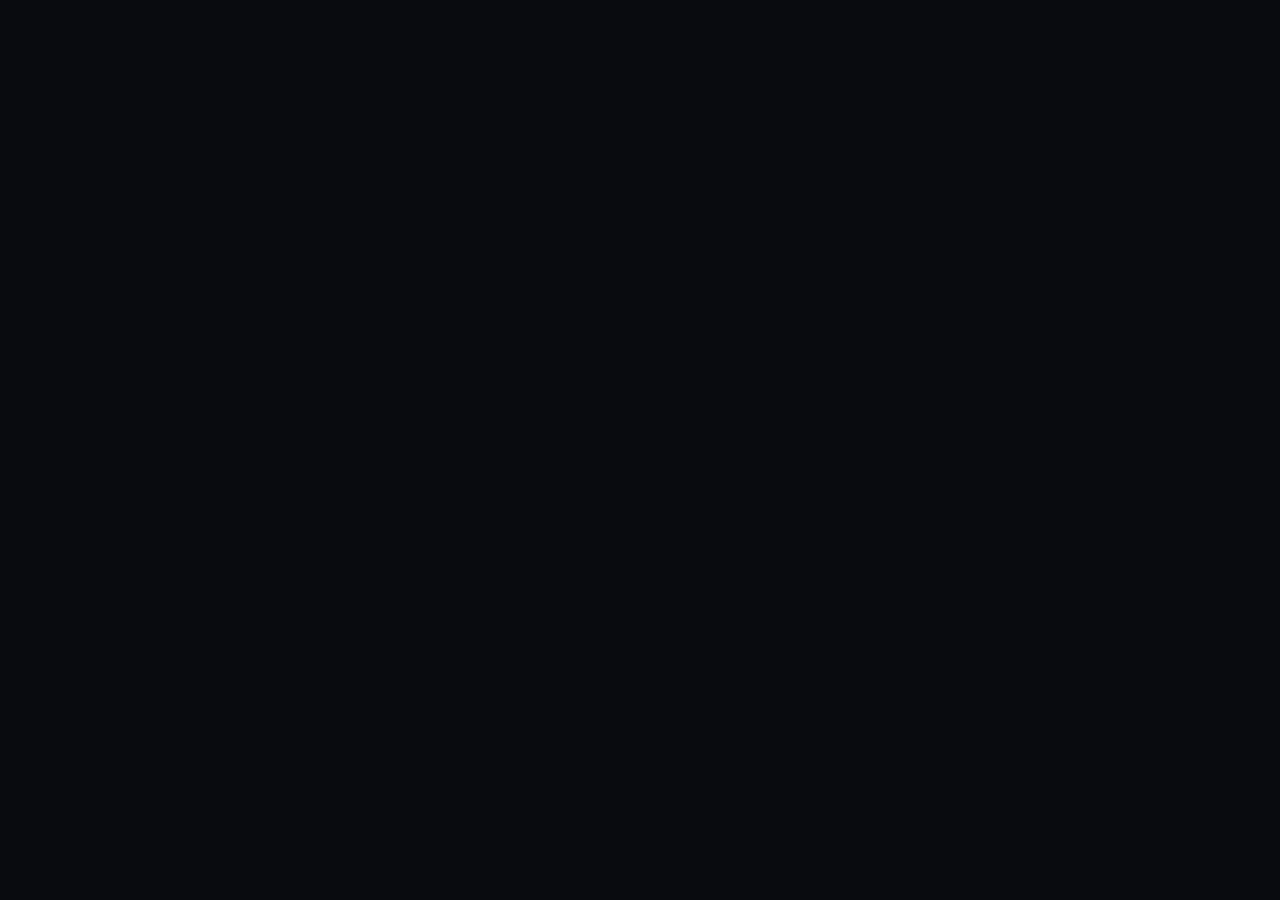
==== index.html @ ede5d3e6 "Add files via upload" ====
<!DOCTYPE html>
<html lang="es">
<head>
    <meta charset="UTF-8">
    <meta name="viewport" content="width=device-width, initial-scale=1.0">
    <title>El Creador</title>
    <meta name="description" content="El Creador - Simulador de carrera de creador de contenido">
    <meta name="theme-color" content="#090909">
    <link rel="icon" href="data:image/svg+xml,%3Csvg xmlns='http://www.w3.org/2000/svg' viewBox='0 0 100 100'%3E%3Crect width='100' height='100' rx='22' fill='%23090909'/%3E%3Cpath d='M25 70V30h12l26 24V30h12v40H63L37 46v24z' fill='%23e50914'/%3E%3C/svg%3E">
    <style>
        :root {
            --bg-main: #090909;
            --bg-card: #151515;
            --bg-card-hover: #1d1d1d;
            --bg-header-hud: #101010;
            --accent-red: #e50914;
            --accent-green: #39d353;
            --accent-yellow: #ffd43b;
            --text-main: #ffffff;
            --text-muted: #969696;
            --border-card: 1px solid rgba(255,255,255,.08);
            --border-subtle: 1px solid rgba(255,255,255,.12);
            --font-main: Inter, Arial, Helvetica, sans-serif;
            --font-heading: "Arial Black", Inter, Arial, sans-serif;
        }
        * { box-sizing: border-box; }
        html, body {
            margin: 0;
            padding: 0;
            min-height: 100%;
            background: var(--bg-main);
            color: var(--text-main);
            font-family: var(--font-main);
        }
        body { min-height: 100vh; }
        button, input, select { font-family: inherit; }
        button { cursor: pointer; }
        a { color: inherit; }

        .screen {
            display: none;
            width: 100%;
            min-height: 100vh;
        }

        .skill-pill {
            display: inline-block;
            padding: 8px 14px;
            background: rgba(255,255,255,.05);
            border: 1px solid var(--border-subtle);
            border-radius: 8px;
            color: var(--text-muted);
            font-size: 0.85rem;
        }
        .skill-pill strong { color: #fff; margin-left: 4px; }

        .stats-box {
            background: rgba(0,0,0,.4);
            padding: 20px;
            border-radius: 10px;
            margin: 20px 0;
        }
        .stats-box p { margin: 8px 0; }

        .interactive-card:hover {
            transform: translateY(-3px);
            transition: transform .15s ease;
        }

        .preseason-card:hover {
            transform: translateY(-5px);
            box-shadow: 0 15px 40px rgba(0,0,0,.35);
        }
    </style>
<link rel="stylesheet" href="./css/variables.css">
    <link rel="stylesheet" href="./css/style.css">
    <link rel="stylesheet" href="./css/animations.css">
</head>
<body>

    <!-- ===================================================== -->
    <!-- CREAR CANAL -->
    <!-- ===================================================== -->
    <section id="createChannelScreen" class="screen"></section>

    <!-- ===================================================== -->
    <!-- PRETEMPORADA -->
    <!-- ===================================================== -->
    <section id="pretemporadaScreen" class="screen"></section>

    <!-- ===================================================== -->
    <!-- DASHBOARD -->
    <!-- ===================================================== -->
    <section id="dashboardScreen" class="screen"></section>
    <section id="yearSummaryScreen" class="screen"></section>
<section id="newYearScreen" class="screen"></section>
<section id="careerEndScreen" class="screen"></section>
    <section id="minigameScreen" class="screen"></section>
    <section id="veladaScreen" class="screen"></section>

    <!-- ===================================================== -->
    <!-- PUBLICAR VIDEO -->
    <!-- ===================================================== -->
    <section id="publishScreen" class="screen"></section>

    <!-- ===================================================== -->
    <!-- RESULTADO -->
    <!-- ===================================================== -->
    <section id="resultScreen" class="screen"></section>

    <!-- ===================================================== -->
    <!-- PASAN COSAS -->
    <!-- ===================================================== -->
    <section id="pasanCosasScreen" class="screen"></section>

    <!-- ===================================================== -->
    <!-- TIENDA -->
    <!-- ===================================================== -->
    <section id="storeScreen" class="screen"></section>

    <!-- ===================================================== -->
    <!-- PREMIOS -->
    <!-- ===================================================== -->
    <section id="awardsScreen" class="screen"></section>

    <!-- ===================================================== -->
    <!-- COLABORACIONES -->
    <!-- ===================================================== -->
    <section id="collabsScreen" class="screen"></section>

    <!-- ===================================================== -->
    <!-- SPONSORS -->
    <!-- ===================================================== -->
    <section id="sponsorsScreen" class="screen"></section>

    <!-- ===================================================== -->
    <!-- ADMIN -->
    <!-- ===================================================== -->
    <section id="adminContainer" class="screen"></section>

    <!-- ===================================================== -->
    <!-- APP -->
    <!-- ===================================================== -->
    <script type="module" src="./app.js"></script>
</body>
</html>
---- css/variables.css ----
:root {
  /* Paleta YouTube Dark - Rojo y Negro Premium */
  --bg-main: #0f0f0f;
  --bg-card: #181818;
  --bg-header-hud: linear-gradient(180deg, #2b0808 0%, #121212 100%);
  --bg-slot: rgba(255, 255, 255, 0.05);
  
  /* Bordes y Líneas */
  --border-subtle: 1px solid rgba(255, 255, 255, 0.1);
  --border-card: 1px solid rgba(255, 0, 0, 0.25);
  
  /* Colores de Acento YouTube */
  --accent-red: #ff0000;
  --accent-red-hover: #cc0000;
  --accent-green: #2ba640;
  --accent-yellow: #f5c518;
  --text-main: #f1f1f1;
  --text-muted: #aaa;

  /* Tipografías */
  --font-heading: 'Oswald', 'Arial Black', sans-serif;
  --font-body: 'Inter', system-ui, sans-serif;
}

body {
  background-color: var(--bg-main);
  color: var(--text-main);
  font-family: var(--font-body);
  margin: 0;
  padding: 0;
}
---- css/style.css ----
*{box-sizing:border-box}
html{scroll-behavior:smooth}
body{margin:0;min-height:100vh;background:radial-gradient(circle at 50% -10%,rgba(255,0,0,.13),transparent 45%),var(--bg-main);color:var(--text-main);font-family:var(--font-body);line-height:1.45}
button,input,select{font:inherit}button{cursor:pointer}a{color:inherit}
.screen{display:none;width:100%;min-height:100vh}
.page-shell{width:min(1120px,calc(100% - 30px));margin:0 auto;padding:22px 0 70px}
.page-title{font-family:var(--font-heading);font-size:clamp(2rem,5vw,3.3rem);margin:5px 0 4px;letter-spacing:-.03em}
.page-subtitle{color:var(--text-muted);margin:0;max-width:700px}.eyebrow{font-size:.72rem;font-weight:900;letter-spacing:.14em;color:var(--accent-red);text-transform:uppercase}
.panel{background:linear-gradient(145deg,rgba(255,255,255,.045),rgba(255,255,255,.018));border:1px solid rgba(255,255,255,.08);border-radius:18px;padding:22px;box-shadow:0 16px 45px rgba(0,0,0,.18);margin:18px 0}.center{text-align:center}
.btn{display:inline-flex;align-items:center;justify-content:center;gap:8px;border:0;border-radius:10px;padding:12px 18px;text-decoration:none;font-weight:900;transition:.18s ease;cursor:pointer}.btn:hover{transform:translateY(-2px);filter:brightness(1.1)}.btn.primary{background:var(--accent-red);color:#fff}.btn.gold{background:var(--accent-yellow);color:#111}.btn.ghost{background:rgba(255,255,255,.06);border:1px solid rgba(255,255,255,.1);color:#fff}.btn.big{padding:15px 22px}
.error-panel{max-width:800px;margin:40px auto;padding:30px;background:#210d0d;border:1px solid var(--accent-red);border-radius:14px;color:#fff}.error-panel a{color:#fff}
.dashboard-top{display:flex;justify-content:space-between;align-items:end;gap:20px;margin:24px 0;flex-wrap:wrap}.stat-grid{display:grid;grid-template-columns:repeat(4,1fr);gap:14px;margin:20px 0}.stat-grid.four{grid-template-columns:repeat(4,1fr)}.stat-tile{background:rgba(255,255,255,.035);border:1px solid rgba(255,255,255,.07);border-radius:14px;padding:18px}.stat-tile span{display:block;color:var(--text-muted);font-size:.75rem;text-transform:uppercase}.stat-tile strong{display:block;font-size:1.55rem;margin-top:7px}.stat-tile small{display:block;color:var(--text-muted);margin-top:4px}
.dashboard-grid{display:grid;grid-template-columns:1.25fr .75fr;gap:18px}.skill-list{display:grid;grid-template-columns:1fr 1fr;gap:9px}.skill-row,.metric-line{display:flex;justify-content:space-between;align-items:center;padding:11px 12px;background:rgba(0,0,0,.22);border-radius:9px}.skill-row span,.metric-line span{color:var(--text-muted)}.big-metric{padding:12px 0 18px}.big-metric strong{font-size:3rem}.big-metric span{color:var(--text-muted);margin-left:8px}.progress{height:7px;background:rgba(255,255,255,.07);border-radius:10px;overflow:hidden;margin:8px 0 15px}.progress i{display:block;height:100%;background:linear-gradient(90deg,var(--accent-red),var(--accent-yellow));border-radius:inherit}.quick-actions{display:grid;grid-template-columns:repeat(4,1fr);gap:12px;margin-top:18px}.action-card{padding:18px;background:rgba(255,255,255,.03);border:1px solid rgba(255,255,255,.08);border-radius:14px;text-decoration:none;transition:.18s}.action-card:hover{border-color:var(--accent-red);transform:translateY(-2px)}.action-card b{display:block}.action-card span{color:var(--text-muted);font-size:.82rem;display:block;margin-top:5px}
.callout{display:flex;align-items:center;gap:14px;padding:15px 17px;border-radius:14px;margin:14px 0}.callout>div:nth-child(2){flex:1}.callout span{display:block;color:var(--text-muted);font-size:.85rem;margin-top:3px}.callout.danger{background:rgba(229,9,20,.1);border:1px solid rgba(229,9,20,.45)}.callout.sponsor-callout{background:rgba(245,197,24,.08);border:1px solid rgba(245,197,24,.35)}.callout.event-callout{background:rgba(255,255,255,.05);border:1px solid rgba(255,255,255,.12)}.callout-icon{font-size:1.5rem}.notice-line{padding:10px 14px;border-left:3px solid var(--accent-red);background:rgba(255,255,255,.025);margin:14px 0;color:var(--text-muted)}.notice-line span{margin-left:7px}.notice-line b{color:#fff;margin:0 7px}
.activity-panel{display:flex;justify-content:space-between;align-items:center;gap:20px}.activity-panel h2{margin:5px 0}.activity-chips{display:flex;gap:8px;flex-wrap:wrap}.activity-chips span{padding:9px 12px;background:rgba(255,255,255,.05);border-radius:9px;color:#ddd;font-size:.82rem}
.result-hero{display:flex;align-items:center;gap:22px;padding:24px;border-radius:18px;background:linear-gradient(120deg,rgba(229,9,20,.15),rgba(255,255,255,.025));border:1px solid rgba(229,9,20,.3);margin:20px 0}.result-number{font-size:4rem;font-weight:900;color:var(--accent-red);line-height:1}.result-hero h2{margin:3px 0}.result-hero p{margin:0;color:var(--text-muted)}.featured-video h2{margin:7px 0 14px}.mini-stats{display:flex;gap:15px;flex-wrap:wrap;color:var(--text-muted)}.mini-stats b{color:var(--accent-yellow)}.continue-row{display:flex;justify-content:flex-end;gap:10px;flex-wrap:wrap;margin-top:22px}.sponsor-alert{display:flex;align-items:center;gap:15px;padding:18px;border-radius:16px;background:rgba(245,197,24,.08);border:1px solid rgba(245,197,24,.3);margin-top:18px}.sponsor-alert>div:nth-child(2){flex:1}.sponsor-alert-icon{font-size:2rem}.sponsor-alert h2{margin:4px 0}.sponsor-alert p{margin:0;color:var(--text-muted)}
.year-cover{padding:38px 0 20px}.year-cover h1{font-family:var(--font-heading);font-size:clamp(2.2rem,6vw,4rem);margin:6px 0}.year-cover p{max-width:650px;color:var(--text-muted);font-size:1.05rem}.growth-line{display:flex;align-items:center;gap:18px;font-size:2rem}.growth-line .accent{color:var(--accent-green)}.quarter-grid{display:grid;grid-template-columns:1fr 1fr;gap:18px}.muted{color:var(--text-muted)}.highlight-panel{background:linear-gradient(135deg,rgba(229,9,20,.13),rgba(255,255,255,.025))}.highlight-panel h2{font-family:var(--font-heading);font-size:1.7rem}
.contract-card{padding:28px;border-radius:20px;background:linear-gradient(135deg,rgba(245,197,24,.12),rgba(255,255,255,.025));border:1px solid rgba(245,197,24,.35);margin:20px 0}.contract-brand{font-weight:900;font-size:2rem;margin-bottom:20px}.contract-card h2{font-family:var(--font-heading);font-size:2rem;margin:7px 0}.contract-card p{color:var(--text-muted);max-width:700px}.contract-stats{display:grid;grid-template-columns:repeat(3,1fr);gap:10px;margin:22px 0}.contract-stats div{background:rgba(0,0,0,.25);padding:14px;border-radius:10px}.contract-stats span{display:block;color:var(--text-muted);font-size:.75rem}.contract-stats b{display:block;margin-top:5px;font-size:1.25rem}.contract-actions{display:flex;gap:10px}.empty-opportunity{text-align:center;padding:65px 25px;background:rgba(255,255,255,.025);border:1px dashed rgba(255,255,255,.12);border-radius:18px;margin:20px 0}.empty-icon{font-size:3rem}.history-row{display:flex;justify-content:space-between;padding:13px 0;border-bottom:1px solid rgba(255,255,255,.06)}.history-row:last-child{border-bottom:0}.history-row span{display:block;color:var(--text-muted);font-size:.8rem;margin-top:2px}
.decision-grid{display:grid;grid-template-columns:1fr 1fr;gap:18px;margin-top:28px}.decision-card{padding:24px;text-align:left;background:rgba(255,255,255,.035);color:#fff;border:1px solid rgba(255,255,255,.1);border-radius:16px;transition:.18s}.decision-card:hover{transform:translateY(-3px);border-color:var(--accent-green)}.decision-card.risky:hover{border-color:var(--accent-red)}.decision-card span{font-size:.7rem;color:var(--text-muted);font-weight:900;letter-spacing:.1em}.decision-card h2{margin:10px 0}.decision-card p{color:var(--text-muted)}
.awards-stage{text-align:center;padding:35px 0}.awards-stage>h1{font-family:var(--font-heading);font-size:clamp(2.5rem,7vw,5rem);margin:8px 0}.awards-stage>p{max-width:700px;margin:0 auto 25px;color:var(--text-muted)}.award-category{display:inline-block;padding:8px 15px;border-radius:20px;background:rgba(245,197,24,.1);border:1px solid rgba(245,197,24,.35);color:var(--accent-yellow);font-weight:900}.nominees{max-width:650px;margin:25px auto;text-align:left}.nominee{display:flex;align-items:center;gap:15px;padding:14px 16px;background:rgba(255,255,255,.03);border:1px solid rgba(255,255,255,.06);border-radius:10px;margin:7px 0}.nominee>span{color:var(--text-muted);font-weight:900}.nominee small{display:block;color:var(--text-muted);font-size:.75rem}.player-nominee{border-color:var(--accent-red);background:rgba(229,9,20,.07)}.winner-reveal{max-width:650px;margin:25px auto;padding:30px;border-radius:18px}.winner-reveal.winner{background:linear-gradient(135deg,rgba(245,197,24,.18),rgba(255,255,255,.03));border:1px solid rgba(245,197,24,.5)}.winner-reveal.lost{background:rgba(255,255,255,.03);border:1px solid rgba(255,255,255,.1)}.winner-icon{font-size:3rem}.winner-reveal h2{font-family:var(--font-heading);font-size:2.4rem;margin:8px 0}.winner-reveal strong{color:var(--accent-yellow)}.winner-reveal p{color:var(--text-muted)}
@media(max-width:800px){.stat-grid,.stat-grid.four,.quick-actions{grid-template-columns:1fr 1fr}.dashboard-grid,.quarter-grid,.decision-grid{grid-template-columns:1fr}.activity-panel,.sponsor-alert{align-items:flex-start;flex-direction:column}.contract-stats{grid-template-columns:1fr}.result-hero{align-items:flex-start;flex-direction:column}.result-number{font-size:3rem}}
@media(max-width:520px){.page-shell{width:min(100% - 20px,1120px)}.stat-grid,.stat-grid.four,.quick-actions{grid-template-columns:1fr}.skill-list{grid-template-columns:1fr}.dashboard-top{align-items:flex-start}.dashboard-top .btn{width:100%}.continue-row>*{width:100%}}
.cards-grid{display:grid;grid-template-columns:repeat(3,1fr);gap:16px}.preseason-card h2{margin:16px 0 9px}.preseason-card p{line-height:1.55}.card-bonus{letter-spacing:.03em}
@media(max-width:800px){.cards-grid{grid-template-columns:1fr}}

/* =========================================================
   POLISH / GAME FEEL
   ========================================================= */

.pulse{animation:buttonPulse 2.4s ease-in-out infinite}
.btn.danger-btn{background:rgba(229,9,20,.1);border:1px solid rgba(229,9,20,.45);color:#ff6b73}
.btn.danger-btn:hover{background:var(--accent-red);color:#fff}
.danger-zone{display:flex;justify-content:space-between;align-items:center;gap:20px;margin-top:28px;background:rgba(229,9,20,.025);border-color:rgba(229,9,20,.18)}
.danger-zone h3{margin:6px 0 3px}
.danger-zone p{margin:0}

.season-progress{padding:18px 20px;margin-top:18px}
.season-progress-head{display:flex;justify-content:space-between;align-items:center;gap:15px}
.season-progress-head>span{font-size:1.25rem;font-weight:900;color:var(--accent-red)}
.season-progress small{display:block;color:var(--text-muted);margin-top:13px}
.season-track{position:relative;height:9px;background:rgba(255,255,255,.07);border-radius:99px;margin:15px 5px 0;overflow:visible}
.season-track>i{display:block;height:100%;background:linear-gradient(90deg,var(--accent-red),var(--accent-yellow));border-radius:99px;transition:width .8s cubic-bezier(.2,.8,.2,1)}
.season-dot{position:absolute;top:50%;width:24px;height:24px;display:grid;place-items:center;transform:translate(-50%,-50%);border-radius:50%;background:#191919;border:2px solid rgba(255,255,255,.25);font-size:.7rem}
.season-dot.dot-1{left:0}
.season-dot.dot-2{left:100%}
.dramatic-callout{animation:noticeIn .45s cubic-bezier(.2,.8,.2,1) both}
.event-alert{background:rgba(229,9,20,.08);border-color:rgba(229,9,20,.35)}
.result-kicker{margin-top:18px;color:var(--accent-red);font-size:.75rem;font-weight:900;letter-spacing:.13em}
.result-stat strong{font-variant-numeric:tabular-nums}
.quarter-story h2{font-family:var(--font-heading);margin:6px 0}
.quarter-story p{color:var(--text-muted);max-width:760px}
.reveal-card{animation:revealCard .55s cubic-bezier(.2,.8,.2,1) both}
.result-mini-panel{animation:fade .35s ease both}

@keyframes buttonPulse{
    0%,100%{box-shadow:0 0 0 rgba(229,9,20,0)}
    50%{box-shadow:0 0 0 7px rgba(229,9,20,.08)}
}
@keyframes noticeIn{
    from{opacity:0;transform:translateY(-8px) scale(.99)}
    to{opacity:1;transform:none}
}
@keyframes revealCard{
    from{opacity:0;transform:translateY(14px) scale(.985)}
    to{opacity:1;transform:none}
}

@media(max-width:620px){
    .danger-zone{align-items:flex-start;flex-direction:column}
    .danger-zone .btn{width:100%}
}

/* =========================================================
   MOBILE FIRST POLISH
   El juego está pensado para jugarse principalmente desde celular.
   ========================================================= */
@media (max-width: 600px) {
    body { font-size: 14px; overflow-x: hidden; }
    .page-shell { width: calc(100% - 14px); padding: 8px 0 34px; }
    .page-title { font-size: 1.75rem; line-height: 1.08; }
    .page-subtitle { font-size: .88rem; }
    .eyebrow { font-size: .62rem; letter-spacing: .1em; }
    .panel { padding: 13px; margin: 10px 0; border-radius: 12px; box-shadow: 0 8px 24px rgba(0,0,0,.12); }
    .btn { width: auto; min-height: 42px; padding: 10px 13px; border-radius: 9px; font-size: .82rem; }
    .btn.big { min-height: 44px; padding: 11px 14px; font-size: .86rem; }

    .dashboard-top { gap: 10px; margin: 12px 0; }
    .dashboard-top > div:first-child { min-width: 0; flex: 1; }
    .dashboard-top .btn { width: 100%; }

    .stat-grid, .stat-grid.four { grid-template-columns: repeat(2, minmax(0, 1fr)); gap: 7px; margin: 10px 0; }
    .stat-tile { padding: 11px; border-radius: 10px; min-width: 0; }
    .stat-tile span { font-size: .62rem; white-space: nowrap; overflow: hidden; text-overflow: ellipsis; }
    .stat-tile strong { font-size: 1.15rem; margin-top: 4px; }
    .stat-tile small { font-size: .68rem; }

    .dashboard-grid { gap: 10px; }
    .skill-list { grid-template-columns: repeat(2, minmax(0, 1fr)); gap: 6px; }
    .skill-row { padding: 8px 9px; font-size: .78rem; }
    .big-metric { padding: 4px 0 10px; }
    .big-metric strong { font-size: 2.25rem; }
    .quick-actions { grid-template-columns: repeat(2, minmax(0, 1fr)); gap: 7px; }
    .action-card { padding: 11px; border-radius: 10px; }
    .action-card b { font-size: .8rem; }
    .action-card span { font-size: .68rem; line-height: 1.3; }

    .callout, .sponsor-alert, .activity-panel { padding: 11px; gap: 9px; margin: 9px 0; border-radius: 11px; }
    .callout-icon, .sponsor-alert-icon { font-size: 1.2rem; }
    .callout span, .sponsor-alert p { font-size: .76rem; }
    .callout .btn, .sponsor-alert .btn { width: 100%; }

    .result-kicker { margin-top: 10px; }
    .result-hero { padding: 14px; gap: 10px; margin: 11px 0; border-radius: 12px; }
    .result-number { font-size: 2.7rem; }
    .result-hero h2 { font-size: 1.05rem; margin: 2px 0; }
    .result-hero p { font-size: .76rem; }
    .featured-video h2 { font-size: 1rem; margin: 5px 0 8px; }
    .mini-stats { gap: 8px; font-size: .74rem; }
    .quarter-story h2 { font-size: 1rem; }
    .quarter-story p { font-size: .78rem; }
    .continue-row { flex-direction: column; gap: 7px; margin-top: 12px; }
    .continue-row > * { width: 100%; }

    .year-cover { padding: 18px 0 8px; }
    .year-cover h1 { font-size: 2rem; line-height: 1.05; }
    .year-cover p { font-size: .84rem; }
    .growth-line { font-size: 1.35rem; gap: 10px; }
    .quarter-grid { gap: 8px; }
    .highlight-panel h2 { font-size: 1.1rem; }

    .danger-zone { padding: 12px; }
    .danger-zone .btn { width: 100%; }

    .season-progress { padding: 12px; margin-top: 9px; }
    .season-progress small { font-size: .7rem; margin-top: 10px; }
}

.game-hud-compact {
    background: var(--bg-header-hud, #101010);
    border: 1px solid rgba(255,255,255,.08);
    border-radius: 13px;
    padding: 11px 14px;
    display: grid;
    grid-template-columns: 1fr auto 1fr;
    align-items: center;
    gap: 12px;
    margin-bottom: 14px;
}
.game-hud-compact .hud-channel { min-width: 0; }
.game-hud-compact .hud-channel strong { display:block; font-family:var(--font-heading); white-space:nowrap; overflow:hidden; text-overflow:ellipsis; }
.game-hud-compact .hud-channel span { display:block; color:var(--text-muted); font-size:.72rem; white-space:nowrap; overflow:hidden; text-overflow:ellipsis; }
.game-hud-compact .hud-season { text-align:center; border:1px solid var(--accent-red); background:rgba(229,9,20,.08); border-radius:20px; padding:6px 12px; white-space:nowrap; }
.game-hud-compact .hud-season small { display:block; color:var(--accent-red); font-size:.58rem; font-weight:900; }
.game-hud-compact .hud-season b { font-size:.8rem; }
.game-hud-compact .hud-numbers { display:flex; justify-content:flex-end; gap:11px; min-width:0; }
.game-hud-compact .hud-numbers div { text-align:right; min-width:0; }
.game-hud-compact .hud-numbers small { display:block; color:var(--text-muted); font-size:.56rem; }
.game-hud-compact .hud-numbers b { display:block; font-size:.76rem; }
.game-hud-compact .hud-numbers div:first-child b { color:var(--accent-red); }
.game-hud-compact .hud-numbers div:nth-child(2) b { color:var(--accent-yellow); }
.game-hud-compact .hud-numbers div:nth-child(3) b { color:var(--accent-green); }
@media(max-width:600px){
    .game-hud-compact { grid-template-columns: 1fr auto; gap:7px 8px; padding:9px 10px; margin-bottom:9px; }
    .game-hud-compact .hud-season { order:2; padding:5px 9px; }
    .game-hud-compact .hud-numbers { grid-column:1 / -1; order:3; justify-content:space-between; padding-top:2px; border-top:1px solid rgba(255,255,255,.06); }
    .game-hud-compact .hud-numbers div { text-align:left; }
    .game-hud-compact .hud-numbers b { font-size:.72rem; }
}


/* ============================================================
   MOBILE GAMEPLAY OVERRIDES
   El juego se siente como una app, no como un dashboard de PC.
   ============================================================ */
@media (max-width: 600px) {
    body { overflow-x:hidden; }
    .page-shell { width:calc(100% - 16px); max-width:520px; padding:0 0 18px; }
    .game-hud { padding:8px 10px; position:sticky; top:0; }
    .game-hud-inner { gap:6px; flex-wrap:nowrap; }
    .hud-brand { font-size:.88rem; white-space:nowrap; overflow:hidden; text-overflow:ellipsis; max-width:38%; }
    .hud-stats { margin-left:auto; gap:4px; flex-wrap:nowrap; }
    .hud-stat { padding:5px 6px; font-size:.67rem; }

    .dashboard-top { margin:12px 0 10px; gap:8px; }
    .dashboard-top .page-title { font-size:1.45rem; margin:2px 0; }
    .page-title { font-size:1.55rem; line-height:1.05; }
    .page-subtitle { font-size:.82rem; line-height:1.35; margin:4px 0; }
    .eyebrow { font-size:.64rem; letter-spacing:1px; }

    .panel { border-radius:12px; padding:12px; }
    .stat-grid, .stat-grid.four { grid-template-columns:repeat(2,1fr); gap:6px; margin:8px 0; }
    .stat-tile { border-radius:10px; padding:9px; }
    .stat-tile span { font-size:.62rem; }
    .stat-tile strong { font-size:1.08rem; margin-top:3px; }
    .stat-tile small { font-size:.62rem; }

    .season-progress { padding:10px; margin:8px 0; }
    .season-progress small { display:block; font-size:.66rem; line-height:1.25; margin-top:6px; }
    .callout { padding:10px; border-radius:11px; gap:8px; }
    .callout-icon { font-size:1.2rem; }
    .callout b, .callout span { font-size:.75rem; }

    .quick-actions { grid-template-columns:repeat(2,1fr); gap:6px; margin-top:8px; }
    .action-card { padding:9px; border-radius:10px; }
    .action-card b { font-size:.75rem; }
    .action-card span { font-size:.62rem; line-height:1.2; }

    .danger-zone { margin-top:8px; padding:10px; }
    .danger-zone h3 { font-size:.85rem; margin:2px 0; }
    .danger-zone p { font-size:.65rem; margin:2px 0 8px; }

    .result-page .page-title { font-size:1.65rem; }
    .result-page .page-subtitle { font-size:.75rem; }
    .result-hero { margin:10px 0; padding:12px; border-radius:12px; gap:10px; flex-direction:row; }
    .result-number { font-size:2.8rem; min-width:76px; }
    .result-hero h2 { font-size:.95rem; }
    .result-hero p { font-size:.68rem; line-height:1.3; }
    .featured-video h2 { font-size:.95rem; }
    .mini-stats { gap:7px; font-size:.68rem; }
    .quarter-story { font-size:.75rem; }
    .quarter-story h2 { font-size:.95rem; }
    .quarter-story p { line-height:1.35; }
    .sponsor-alert { padding:10px; border-radius:11px; margin-top:8px; gap:8px; }
    .sponsor-alert-icon { font-size:1.35rem; }
    .sponsor-alert h2 { font-size:.9rem; }
    .sponsor-alert p { font-size:.68rem; }

    .continue-row.single-next { margin-top:10px; }
    .next-button { min-height:46px; font-size:.82rem; border-radius:10px; }

    .cards-grid { grid-template-columns:1fr; gap:8px; }
    .preseason-card { min-height:0 !important; padding:12px !important; }
    .preseason-card h2 { font-size:.95rem; margin:8px 0 5px; }
    .preseason-card p { font-size:.7rem; margin:0; }
    .card-bonus { margin:8px 0 !important; font-size:.78rem; }
    .select-card-button { min-height:42px; }

    .decision-grid { gap:8px; }
    .decision-card { padding:12px; border-radius:11px; }
    .decision-card h2 { font-size:.95rem; }
    .decision-card p { font-size:.7rem; }

    .year-cover { padding:12px !important; margin:10px 0 !important; border-radius:12px !important; }
    .year-cover h1 { font-size:1.55rem !important; }
    .year-cover p { font-size:.72rem !important; line-height:1.35; }
}


/* ============================================================
   EL CREADOR — CLEAN MOBILE UI v3
   Inspirado en la densidad y limpieza de una interfaz de juego móvil.
   ============================================================ */
:root{
    --ui-bg:#090a0c;
    --ui-panel:#111316;
    --ui-panel-2:#15181c;
    --ui-line:rgba(255,255,255,.09);
    --ui-muted:#8d939d;
    --ui-red:#ff1020;
}

body{background:var(--ui-bg);}
.page-shell{width:min(100% - 28px,980px);padding:12px 0 34px;}
.panel,.stat-tile,.result-hero,.sponsor-alert,.year-cover{
    box-shadow:none !important;
}
.panel{background:var(--ui-panel);border:1px solid var(--ui-line);border-radius:12px;padding:16px;}
.page-title{font-size:clamp(1.7rem,5vw,2.6rem);letter-spacing:-.03em;}
.page-subtitle{color:#9a9fa7;font-size:.88rem;line-height:1.4;}
.eyebrow,.result-kicker{font-size:.62rem;letter-spacing:.13em;font-weight:900;color:var(--ui-red);}
.stat-grid,.stat-grid.four{gap:8px;margin:12px 0;}
.stat-tile{background:var(--ui-panel-2);border-radius:10px;padding:12px;}
.stat-tile span{font-size:.62rem;}
.stat-tile strong{font-size:1.2rem;margin-top:4px;}
.stat-tile small{font-size:.64rem;}
.result-hero{padding:15px;border-radius:12px;margin:12px 0;background:linear-gradient(110deg,rgba(255,16,32,.11),rgba(255,255,255,.025));}
.result-number{font-size:3rem;min-width:70px;}
.featured-video,.quarter-story{margin-top:10px;}
.featured-video h2,.quarter-story h2{font-size:1.05rem;letter-spacing:-.015em;}
.mini-stats{font-size:.72rem;gap:9px;}
.sponsor-alert{padding:12px;margin-top:10px;border-radius:11px;}
.sponsor-alert h2{font-size:1rem;}
.sponsor-alert p{font-size:.72rem;line-height:1.35;}
.continue-row.single-next{margin-top:12px;}
.next-button,.btn.big{min-height:44px;border-radius:10px;font-size:.78rem;box-shadow:none;}
.year-summary-page .year-cover{padding:14px;margin:10px 0;background:transparent;border:0;border-bottom:1px solid var(--ui-line);border-radius:0;}
.year-summary-page .year-cover h1{font-size:clamp(1.55rem,6vw,2.4rem);margin:5px 0 4px;letter-spacing:-.04em;}
.year-summary-page .year-cover p{font-size:.75rem;margin:0;color:var(--ui-muted);}
.growth-line{font-size:1.45rem;display:flex;align-items:center;gap:8px;}
.progress{height:5px;border-radius:10px;background:#25282d;overflow:hidden;margin:10px 0;}
.quarter-grid{gap:8px;}
.quarter-grid .panel{padding:13px;}
.quarter-grid .panel h2{font-size:1.05rem;margin:7px 0;}
.quarter-grid .panel p{font-size:.72rem;margin:4px 0;}
.highlight-panel{margin-top:8px;}
.highlight-panel h2{font-size:1rem;}
.highlight-panel p{font-size:.72rem;line-height:1.4;color:var(--ui-muted);}

@media(max-width:600px){
    .page-shell{width:calc(100% - 16px);padding:6px 0 22px;}
    .game-hud-compact{border-radius:10px;margin-bottom:8px;}
    .game-hud-compact .hud-channel strong{font-size:.82rem;}
    .game-hud-compact .hud-channel span{font-size:.58rem;}
    .game-hud-compact .hud-season b{font-size:.68rem;}
    .game-hud-compact .hud-numbers{gap:8px;}
    .game-hud-compact .hud-numbers small{font-size:.5rem;}
    .game-hud-compact .hud-numbers b{font-size:.68rem;}
    .result-page .page-title{font-size:1.55rem;margin:7px 0 3px;}
    .result-page .page-subtitle{font-size:.7rem;}
    .result-hero{display:flex;flex-direction:row;align-items:center;}
    .result-number{font-size:2.5rem;min-width:60px;}
    .result-hero h2{font-size:.9rem;}
    .result-hero p{font-size:.64rem;}
    .stat-grid,.stat-grid.four{grid-template-columns:repeat(2,minmax(0,1fr));}
    .continue-row.single-next>*{width:100%;}
}

/* ============================================================
   EL CREADOR — GAME UI V4
   Interfaz compacta, densa y mobile-first.
   ============================================================ */
:root{
    --game-bg:#090b0f;
    --game-card:#111419;
    --game-card-2:#171a20;
    --game-line:#292e36;
    --game-muted:#858b95;
    --game-red:#ff1725;
    --game-green:#20e65a;
    --game-yellow:#ffd23f;
}

body{
    background:var(--game-bg);
}

.page-shell{
    width:min(100% - 22px, 1040px);
    padding:9px 0 30px;
}

.panel,
.stat-tile,
.action-card,
.callout,
.sponsor-alert{
    box-shadow:none !important;
}

.panel{
    background:var(--game-card);
    border:1px solid var(--game-line);
    border-radius:10px;
    padding:14px;
    margin:10px 0;
}

.dashboard-top{
    margin:12px 0 9px;
    gap:10px;
    align-items:center;
}

.dashboard-top .page-title,
.page-title{
    font-size:clamp(1.55rem,4vw,2.15rem);
    line-height:1;
    letter-spacing:-.045em;
    margin:3px 0;
}

.page-subtitle{
    font-size:.78rem;
    line-height:1.3;
}

.eyebrow{
    font-size:.58rem;
    letter-spacing:.14em;
}

.dashboard-top .btn.big{
    min-height:42px;
    padding:9px 13px;
    font-size:.72rem;
}

.season-progress{
    padding:10px 12px;
    margin:8px 0;
    border-radius:9px;
}

.season-progress-head strong{
    font-size:.78rem;
}

.season-progress-head span{
    font-size:.72rem;
}

.season-progress small{
    display:block;
    color:var(--game-muted);
    font-size:.62rem;
    margin-top:7px;
}

.stat-grid,.stat-grid.four{
    gap:6px;
    margin:8px 0;
}

.stat-tile{
    background:var(--game-card-2);
    border:1px solid var(--game-line);
    border-radius:8px;
    padding:9px 10px;
}

.stat-tile span{
    font-size:.58rem;
}

.stat-tile strong{
    font-size:1.18rem;
    margin-top:3px;
}

.stat-tile small{
    font-size:.59rem;
}

.dashboard-grid{
    gap:8px;
}

.skill-list{
    gap:5px;
}

.skill-row,.metric-line{
    padding:8px 9px;
    border-radius:7px;
    font-size:.68rem;
}

.big-metric{
    padding:7px 0 10px;
}

.big-metric strong{
    font-size:2.2rem;
}

.quick-actions{
    gap:6px;
    margin-top:8px;
}

.action-card{
    padding:9px 10px;
    background:var(--game-card-2);
    border:1px solid var(--game-line);
    border-radius:8px;
}

.action-card b{font-size:.7rem}
.action-card span{font-size:.59rem;line-height:1.25}

.callout,.sponsor-alert{
    padding:10px 11px;
    border-radius:8px;
    margin:8px 0;
}

.callout-icon,.sponsor-alert-icon{font-size:1.1rem}
.callout b,.sponsor-alert h2{font-size:.78rem}
.callout span,.sponsor-alert p{font-size:.63rem;line-height:1.3}

.result-page .page-title{
    font-size:clamp(1.55rem,4vw,2.15rem);
}

.result-hero{
    padding:12px;
    border-radius:9px;
    margin:9px 0;
}

.result-number{
    font-size:2.8rem;
    min-width:72px;
}

.featured-video,.quarter-story{
    margin-top:8px;
}

.featured-video h2,.quarter-story h2{
    font-size:.98rem;
    margin:5px 0;
}

.mini-stats{
    font-size:.64rem;
    gap:8px;
}

.year-summary-page .year-cover{
    padding:12px 0 8px !important;
    margin:7px 0 !important;
}

.year-summary-page .year-cover h1{
    font-size:clamp(1.55rem,4vw,2.2rem) !important;
}

.year-summary-page .year-cover p{
    font-size:.68rem !important;
}

.year-summary-page .growth-line{
    font-size:1.45rem;
}

.year-summary-page .highlight-panel{
    padding:12px;
}

@media(max-width:600px){
    .page-shell{
        width:calc(100% - 12px);
        max-width:520px;
        padding:4px 0 16px;
    }

    .game-hud-compact{
        margin-bottom:6px;
        padding:8px 9px;
        border-radius:9px;
    }

    .dashboard-top{
        margin:8px 0 7px;
    }

    .dashboard-top .page-title,
    .page-title{
        font-size:1.42rem;
    }

    .dashboard-top .btn.big{
        width:auto;
        min-width:0;
        white-space:nowrap;
    }

    .stat-grid,.stat-grid.four{
        grid-template-columns:repeat(2,minmax(0,1fr));
    }

    .dashboard-grid{
        grid-template-columns:1fr;
    }

    .quick-actions{
        grid-template-columns:repeat(2,minmax(0,1fr));
    }

    .panel{
        padding:10px;
        margin:7px 0;
        border-radius:8px;
    }

    .skill-list{
        grid-template-columns:repeat(2,minmax(0,1fr));
    }

    .result-hero{
        display:flex;
        align-items:center;
    }

    .result-number{
        font-size:2.35rem;
        min-width:58px;
    }

    .continue-row.single-next{
        margin-top:8px;
    }

    .continue-row.single-next>*{
        width:100%;
    }
}

/* ============================================================
   PASAN COSAS · CIERRE DE TRIMESTRE
   ============================================================ */
.compact-event-page { max-width: 900px; }
.event-topline { display:flex; justify-content:space-between; align-items:center; gap:12px; margin:18px 0 10px; }
.event-quarter { color:var(--text-muted); font-size:.78rem; font-weight:800; }
.event-main-card { padding:20px; border-top:2px solid var(--accent-red); }
.event-icon { font-size:1.5rem; margin-bottom:4px; }
.event-main-card .page-title { margin:4px 0 6px; }
.event-main-card .page-subtitle { margin-bottom:16px; }
.event-current-stats { display:grid; grid-template-columns:repeat(4,1fr); gap:8px; }
.event-current-stats div { background:rgba(255,255,255,.035); border:1px solid rgba(255,255,255,.07); padding:9px 10px; border-radius:8px; }
.event-current-stats span { display:block; color:var(--text-muted); font-size:.62rem; font-weight:800; }
.event-current-stats b { display:block; margin-top:3px; font-size:1rem; }
.compact-decision-grid { margin-top:12px; }
.compact-decision-grid .decision-card { min-height:0; padding:15px; text-align:left; }
.compact-decision-grid .decision-card h2 { margin:7px 0 5px; font-size:1rem; }
.compact-decision-grid .decision-card p { margin:0; font-size:.78rem; line-height:1.4; }
.decision-impact { display:block; margin-top:11px; color:var(--accent-green); font-size:.72rem; }
.event-footnote { margin:10px 2px 0; color:var(--text-muted); font-size:.72rem; text-align:center; }
@media(max-width:600px){
  .event-topline { margin:10px 0 8px; }
  .event-current-stats { grid-template-columns:repeat(2,1fr); }
  .event-main-card { padding:15px; }
  .compact-decision-grid { grid-template-columns:1fr 1fr; gap:8px; }
  .compact-decision-grid .decision-card { padding:12px; }
  .compact-decision-grid .decision-card h2 { font-size:.9rem; }
  .event-footnote { font-size:.68rem; }
}


/* ============================================================
   VIDEO PICKER - HORIZONTAL / MOBILE FIRST
   ============================================================ */
.video-options-grid{
    display:grid;
    grid-template-columns:repeat(3,minmax(0,1fr));
    gap:10px;
    margin-top:16px;
}
.video-option-card{
    min-width:0;
    display:flex;
    flex-direction:column;
    justify-content:space-between;
    min-height:190px;
    padding:14px;
    background:linear-gradient(145deg,rgba(255,255,255,.045),rgba(255,255,255,.018));
    border:1px solid rgba(255,255,255,.09);
    border-radius:12px;
    transition:transform .15s ease,border-color .15s ease,background .15s ease;
}
.video-option-card:hover{transform:translateY(-2px);border-color:rgba(255,255,255,.2);background:rgba(255,255,255,.06)}
.video-option-top{display:flex;justify-content:space-between;align-items:center;gap:7px}
.video-option-tag,.video-risk{font-size:.58rem;font-weight:900;letter-spacing:.04em}
.video-option-tag{padding:4px 7px;border-radius:6px;background:rgba(255,255,255,.08)}
.video-option-tag.free{color:var(--accent-green);background:rgba(57,211,83,.1)}
.video-option-tag.cheap{color:var(--accent-yellow);background:rgba(255,212,59,.09)}
.video-option-tag.premium{color:#ff8a8a;background:rgba(229,9,20,.09)}
.video-risk{color:var(--text-muted)}
.video-option-card h2{font-size:1rem;line-height:1.15;margin:12px 0 5px;font-family:var(--font-heading)}
.video-option-meta{color:var(--text-muted);font-size:.72rem;line-height:1.35;margin:0 0 12px}
.video-option-bottom{display:flex;align-items:center;justify-content:space-between;gap:7px;border-top:1px solid rgba(255,255,255,.06);padding-top:9px}
.video-option-bottom>span{color:var(--text-muted);font-size:.62rem;white-space:nowrap;overflow:hidden;text-overflow:ellipsis}
.video-option-bottom .btn{padding:8px 10px;min-height:34px;font-size:.68rem;white-space:nowrap}
@media(max-width:760px){
    .video-options-grid{grid-template-columns:repeat(2,minmax(0,1fr));gap:8px}
    .video-option-card{min-height:178px;padding:11px}
    .video-option-card h2{font-size:.86rem}
    .video-option-meta{font-size:.67rem}
    .video-option-bottom>span{font-size:.57rem}
    .video-option-bottom .btn{font-size:.62rem;padding:7px 8px}
}
@media(max-width:380px){
    .video-options-grid{grid-template-columns:1fr 1fr}
    .video-option-card{min-height:165px}
    .video-option-bottom{align-items:stretch;flex-direction:column}
    .video-option-bottom .btn{width:100%}
}

/* Eventos negativos: feedback visual de riesgo sin hacer la pantalla agresiva. */
.event-main-card.is-negative{border-top-color:var(--accent-red);background:linear-gradient(145deg,rgba(229,9,20,.08),rgba(255,255,255,.018))}

/* ==========================================================
   V6 · MUNDO VIVO + AWARDS COMPACTOS
   ========================================================== */
.world-news-panel{margin-top:10px}.world-news-list{display:grid;gap:6px;margin-top:10px}.world-news-row{display:flex;align-items:center;gap:9px;padding:8px 10px;background:rgba(255,255,255,.025);border:1px solid rgba(255,255,255,.05);border-radius:8px}.world-news-row span{font-size:.9rem}.world-news-row p{margin:0;color:var(--ui-text,#ddd);font-size:.78rem}
.sponsor-risk{margin-top:12px;padding:9px 11px;border:1px solid rgba(255,193,7,.25);background:rgba(255,193,7,.06);border-radius:8px;color:#e7dcae;font-size:.78rem}
.awards-hero-compact{padding:18px 0 12px;border-bottom:1px solid var(--ui-line,rgba(255,255,255,.08));margin-bottom:10px}.awards-hero-compact h1{font-family:var(--font-heading);font-size:clamp(1.65rem,5vw,2.7rem);line-height:1;margin:5px 0}.awards-hero-compact p{margin:0;color:var(--ui-muted,#999);font-size:.82rem}.award-result-badge{display:inline-block;margin-top:9px;padding:5px 9px;border-radius:7px;background:rgba(245,197,24,.12);border:1px solid rgba(245,197,24,.35);color:#ffd84d;font-size:.7rem;font-weight:900}
.awards-categories{display:grid;gap:10px}.award-terne{padding:12px}.award-terne.player-won{border-color:rgba(245,197,24,.38)}.award-terne-head{display:flex;align-items:flex-start;justify-content:space-between;gap:10px}.award-terne-head h2{font-size:1.15rem;margin:3px 0}.award-terne-head>span{font-size:.65rem;color:var(--ui-muted,#888);white-space:nowrap}.award-terne>.muted{font-size:.72rem;margin:0 0 8px}.award-nominee-grid{display:grid;grid-template-columns:1fr 1fr;gap:5px}.award-nominee-row{min-width:0;display:flex;align-items:center;gap:7px;padding:7px 8px;background:rgba(255,255,255,.025);border:1px solid rgba(255,255,255,.05);border-radius:7px}.award-nominee-row.is-player{border-color:rgba(229,9,20,.45);background:rgba(229,9,20,.06)}.award-nominee-row.is-winner{box-shadow:inset 2px 0 #f5c518}.award-nominee-row>b{font-size:.68rem;color:#777}.award-name{min-width:0;flex:1}.award-name strong{display:block;font-size:.75rem;white-space:nowrap;overflow:hidden;text-overflow:ellipsis}.award-name small{display:block;color:#777;font-size:.58rem;white-space:nowrap;overflow:hidden;text-overflow:ellipsis}.award-winner-tag{font-size:.52rem;font-weight:900;color:#f5c518}.award-reveal{margin-top:7px;display:flex;align-items:center;gap:8px;padding:8px 10px;border-radius:7px;background:rgba(255,255,255,.025)}.award-reveal.won{background:rgba(245,197,24,.09);border:1px solid rgba(245,197,24,.25)}.award-reveal>span{font-size:1.2rem}.award-reveal small{display:block;font-size:.55rem;color:#777}.award-reveal strong{display:block;font-size:.82rem}.award-reveal em{display:block;font-size:.58rem;color:#888;font-style:normal}
@media(max-width:560px){.award-nominee-grid{grid-template-columns:1fr}.award-terne{padding:10px}.world-news-row p{font-size:.72rem}.awards-hero-compact{padding-top:12px}}
.world-movers-list{display:grid;gap:5px;margin-top:8px}.world-mover-row{display:grid;grid-template-columns:1fr auto auto;gap:10px;align-items:center;padding:7px 8px;background:rgba(255,255,255,.025);border-radius:7px;font-size:.72rem}.world-mover-row span{color:#777}.world-mover-row b{color:#39d353;font-size:.68rem}

.publish-main-cta{width:100%;margin:12px 0 16px;min-height:54px;font-size:1rem;letter-spacing:.03em;}
@media(max-width:600px){.publish-main-cta{min-height:50px;font-size:.9rem;margin:10px 0 12px}.quick-actions{grid-template-columns:repeat(2,minmax(0,1fr));}}

/* ============================================================
   DASHBOARD HEADER / MOBILE MENU
   ============================================================ */
.dashboard-top-clean {
    align-items: center;
    gap: 14px;
}
.channel-heading { min-width: 0; flex: 1; }
.channel-title-row {
    display: flex;
    align-items: center;
    gap: 10px;
    min-width: 0;
}
.channel-title-row .page-title {
    margin: 0;
    white-space: nowrap;
    overflow: hidden;
    text-overflow: ellipsis;
}
.channel-menu {
    display: flex;
    align-items: center;
    gap: 5px;
    flex: 0 0 auto;
    overflow-x: auto;
    scrollbar-width: none;
    max-width: 100%;
}
.channel-menu::-webkit-scrollbar { display:none; }
.channel-menu-btn {
    display: inline-flex;
    align-items: center;
    gap: 4px;
    padding: 7px 9px;
    border: 1px solid rgba(255,255,255,.08);
    background: rgba(255,255,255,.035);
    border-radius: 8px;
    text-decoration: none;
    color: var(--text-muted);
    font-size: .72rem;
    font-weight: 800;
    white-space: nowrap;
    transition: background .15s ease, color .15s ease, transform .15s ease;
}
.channel-menu-btn:hover {
    background: rgba(255,255,255,.08);
    color: #fff;
    transform: translateY(-1px);
}
.dashboard-primary-action { flex: 0 0 auto; }
.skill-row.skill-improved {
    border-color: rgba(57,211,83,.42) !important;
    background: rgba(57,211,83,.07) !important;
}
.skill-row.skill-improved strong { color: var(--accent-green) !important; }

@media (max-width: 700px) {
    .dashboard-top-clean {
        display: block;
    }
    .channel-title-row {
        gap: 7px;
        align-items: center;
    }
    .channel-title-row .page-title {
        flex: 0 1 auto;
        max-width: 42%;
        font-size: 1.28rem;
    }
    .channel-menu {
        flex: 1 1 auto;
        min-width: 0;
    }
    .channel-menu-btn {
        padding: 6px 7px;
        font-size: .66rem;
    }
    .dashboard-primary-action {
        margin-top: 9px;
    }
    .dashboard-primary-action .btn {
        width: 100%;
    }
}

/* =========================================================
   HEADER / MENÚ PRINCIPAL — MOBILE FIRST
   ========================================================= */
.game-hud-compact{grid-template-columns:minmax(110px,1fr) auto auto minmax(150px,auto);}
.hud-menu{display:flex;justify-content:flex-end;align-items:center;gap:5px;min-width:0;}
.hud-menu-btn{display:inline-flex;align-items:center;gap:4px;padding:7px 9px;border:1px solid rgba(255,255,255,.08);background:rgba(255,255,255,.035);border-radius:8px;text-decoration:none;color:#fff;font-size:.68rem;font-weight:800;white-space:nowrap;transition:.15s ease;}
.hud-menu-btn:hover{background:rgba(229,9,20,.14);border-color:rgba(229,9,20,.35);transform:translateY(-1px);}
.season-total-grid{display:grid;grid-template-columns:repeat(3,minmax(0,1fr));gap:8px;margin-top:12px;}
.season-total-grid>div{padding:11px;background:rgba(255,255,255,.035);border:1px solid rgba(255,255,255,.06);border-radius:9px;}
.season-total-grid small{display:block;color:var(--text-muted);font-size:.65rem;}
.season-total-grid b{display:block;margin-top:4px;font-size:1rem;}
.world-drama-list{display:grid;gap:8px;margin-top:12px;}
.world-drama-row{display:flex;gap:9px;align-items:flex-start;padding:10px;border-radius:9px;background:rgba(229,9,20,.06);border:1px solid rgba(229,9,20,.12);}
.world-drama-row>span{font-size:1rem;}
.world-drama-row strong{font-size:.82rem;}
.world-drama-row p{margin:3px 0 0;color:var(--text-muted);font-size:.72rem;line-height:1.35;}
.year-world-news{margin-top:10px;border-top:1px solid rgba(255,255,255,.06);padding-top:10px;}
@media(max-width:700px){
  .game-hud-compact{grid-template-columns:1fr auto;gap:6px;padding:8px 9px;}
  .hud-menu{grid-column:1 / -1;grid-row:2;justify-content:space-between;overflow-x:auto;scrollbar-width:none;padding-bottom:1px;}
  .hud-menu::-webkit-scrollbar{display:none;}
  .hud-menu-btn{flex:0 0 auto;padding:6px 8px;font-size:.62rem;}
  .hud-season{justify-self:end;}
  .hud-numbers{grid-column:1 / -1;grid-row:3;}
  .season-total-grid{grid-template-columns:repeat(2,minmax(0,1fr));}
}
.channel-menu,.dashboard-primary-action{display:none!important;}
.svg-icon{display:inline-block;flex:0 0 auto;fill:currentColor;vertical-align:-.18em}.icon-btn{display:inline-flex;align-items:center;gap:7px}
.bottle-wrap{position:relative;width:min(100%,520px);margin:20px auto}.bottle-canvas{display:block;width:100%;height:auto;background:linear-gradient(#111820,#0d1117);border:1px solid rgba(255,255,255,.08);border-radius:18px;touch-action:none}.bottle-hud{display:flex;justify-content:space-between;gap:10px;margin:12px 0}.bottle-meter{height:8px;background:rgba(255,255,255,.08);border-radius:99px;overflow:hidden}.bottle-meter i{display:block;height:100%;width:0;background:var(--accent-green);transition:width .15s}.bottle-controls{display:flex;gap:10px;justify-content:center;flex-wrap:wrap}.bottle-status{text-align:center;min-height:24px;color:var(--text-muted)}
@media(max-width:600px){.bottle-wrap{margin:12px auto}.bottle-canvas{border-radius:14px}.bottle-controls .btn{width:100%}}


/* V14 career layer */
.game-hud-compact{grid-template-columns:minmax(120px,1fr) minmax(250px,auto) minmax(220px,1fr);position:sticky;top:0;z-index:50}
.hud-menu{display:flex;gap:5px;justify-content:flex-end;flex-wrap:wrap}
.hud-menu-btn{display:inline-flex;align-items:center;gap:4px;padding:7px 8px;border:1px solid rgba(255,255,255,.08);border-radius:8px;background:#121212;color:#fff;text-decoration:none;font-size:.68rem;white-space:nowrap}
.hud-menu-btn.locked{opacity:.48}
.hud-career-btn{cursor:pointer}
.hud-fame-level{display:flex;align-items:center;gap:8px;min-width:0}
.player-figurita{width:32px;height:40px;border-radius:8px;display:grid;place-items:center;border:2px solid rgba(255,255,255,.25);background:#151515;flex:0 0 auto}
.figurita-bronze{box-shadow:0 0 10px rgba(205,127,50,.45);border-color:#cd7f32}.figurita-silver{box-shadow:0 0 12px rgba(210,210,220,.5);border-color:#cfd2d6}.figurita-gold{box-shadow:0 0 14px rgba(255,212,59,.65);border-color:#ffd43b}.figurita-holographic{box-shadow:0 0 18px rgba(255,255,255,.8);border-color:#fff;background:linear-gradient(135deg,#1b1b1b,#393939,#111)}
.fame-copy{min-width:70px}.fame-copy small{display:block;color:var(--text-muted);font-size:.55rem;white-space:nowrap}.fame-copy b{display:block;font-size:.72rem}.fame-copy i{display:block;height:4px;background:#2a2a2a;border-radius:99px;overflow:hidden;margin-top:3px}.fame-copy em{display:block;height:100%;background:var(--accent-yellow);border-radius:99px}
.career-timeline{grid-column:1/-1;display:flex;align-items:center;gap:5px;color:#666;font-size:.58rem;justify-content:center;border-top:1px solid rgba(255,255,255,.06);padding-top:7px}.career-timeline b{color:#444}.timeline-step.active{color:#fff;font-weight:900;background:rgba(229,9,20,.13);border:1px solid rgba(229,9,20,.3);padding:3px 6px;border-radius:6px}
.saved-indicator{font-size:.58rem;color:#39d353;text-align:right;opacity:.65;margin:-5px 4px 6px}
.new-year-number{font-family:var(--font-heading);font-size:clamp(3rem,12vw,7rem);line-height:.9;color:var(--accent-red);letter-spacing:-.06em}
.new-year-hero h1{font-family:var(--font-heading);margin:8px 0}.career-end-page .new-year-hero{border-top:2px solid var(--accent-red)}
@media(max-width:700px){.game-hud-compact{grid-template-columns:1fr auto;gap:6px;padding:8px}.game-hud-compact .hud-season{grid-column:2;grid-row:1}.game-hud-compact .hud-menu{grid-column:1/-1;justify-content:space-between;overflow-x:auto;flex-wrap:nowrap}.game-hud-compact .hud-fame-level{grid-column:1}.game-hud-compact .hud-numbers{grid-column:2;grid-row:3;gap:7px}.hud-menu-btn{padding:6px 7px;font-size:.62rem}.hud-menu-btn span{display:none}.hud-menu-btn.locked span{display:inline}.career-timeline{font-size:.55rem;overflow:hidden;white-space:nowrap}.career-timeline .timeline-step{padding:2px 3px}.new-year-number{font-size:4rem}}

.setup-choice-block{margin:18px 0}.mini-choice-grid{display:grid;grid-template-columns:repeat(3,1fr);gap:8px}.setup-choice{background:#111;color:#fff;border:1px solid rgba(255,255,255,.1);border-radius:10px;padding:14px;text-align:left}.setup-choice small{display:block;color:var(--text-muted);margin-top:5px}.setup-choice.selected{border-color:var(--accent-red);background:rgba(229,9,20,.12);box-shadow:0 0 0 2px rgba(229,9,20,.08)}@media(max-width:600px){.mini-choice-grid{grid-template-columns:1fr}}
---- css/animations.css ----
.fade{animation:fade .3s ease both}
@keyframes fade{from{opacity:0;transform:translateY(10px)}to{opacity:1;transform:translateY(0)}}
.screen{animation:screenIn .22s ease both}
@keyframes screenIn{from{opacity:0}to{opacity:1}}
.stat-tile,.panel,.action-card,.preseason-card{animation:rise .35s ease both}
@keyframes rise{from{opacity:0;transform:translateY(8px)}to{opacity:1;transform:translateY(0)}}
.result-number{animation:pop .45s cubic-bezier(.2,.8,.2,1) both}
@keyframes pop{from{opacity:0;transform:scale(.75)}to{opacity:1;transform:scale(1)}}
.winner-reveal.winner{animation:glow 1.2s ease both}
@keyframes glow{0%{box-shadow:0 0 0 rgba(245,197,24,0)}50%{box-shadow:0 0 45px rgba(245,197,24,.2)}100%{box-shadow:0 0 20px rgba(245,197,24,.08)}}
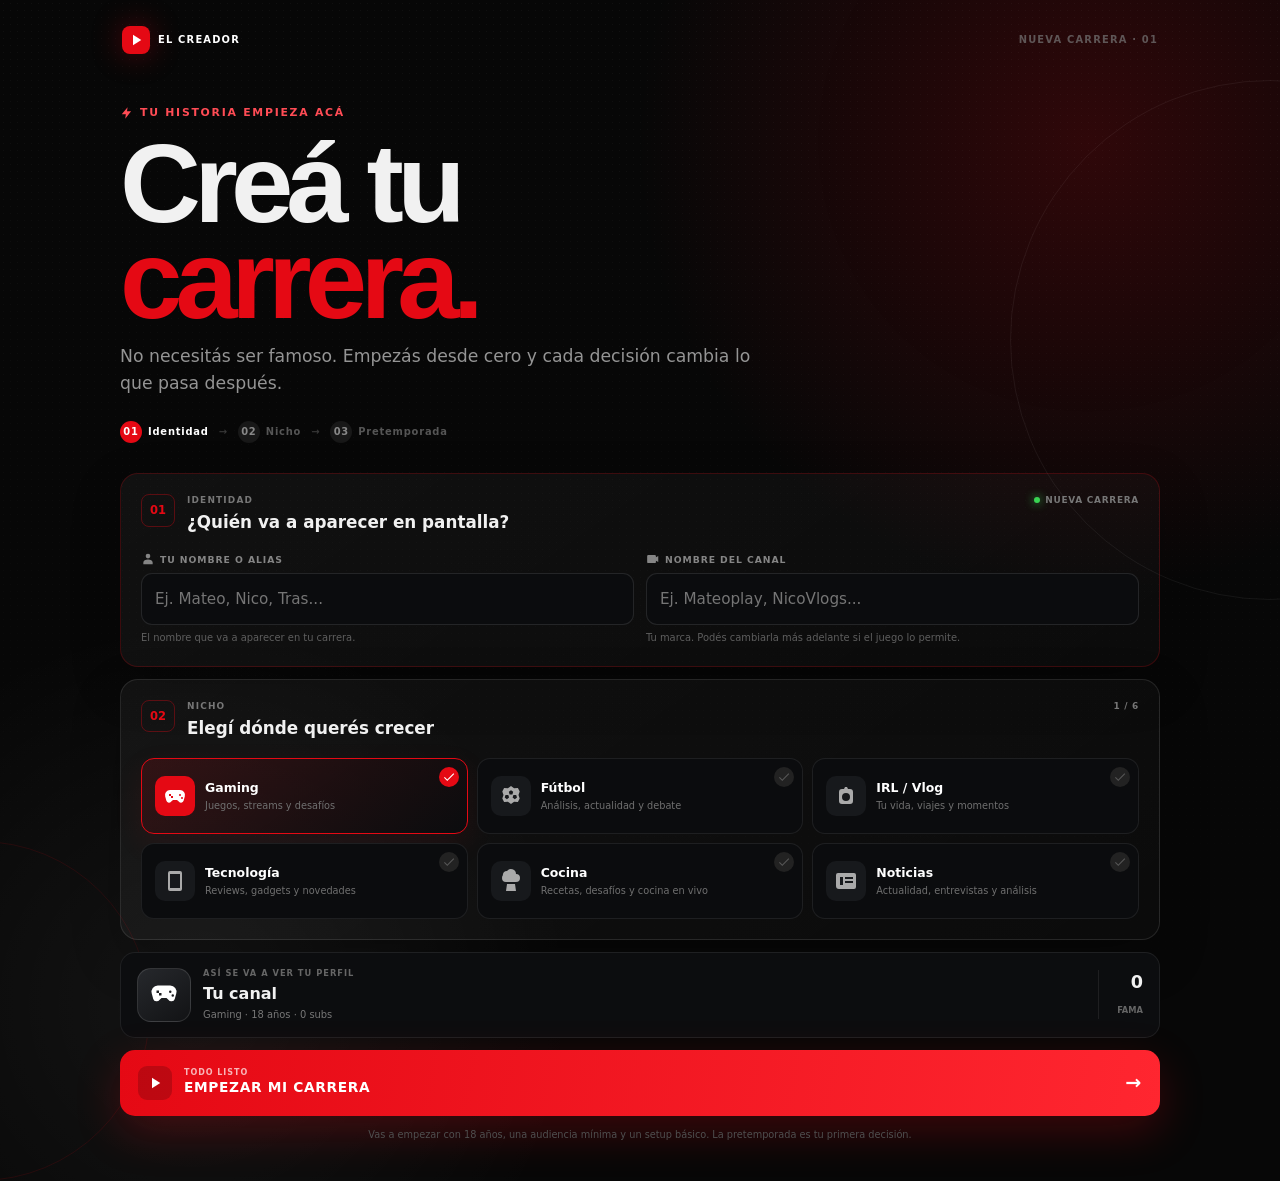
==== commit 95ec3ae8: "Add files via upload" ====
--- a/index.html
+++ b/index.html
@@ -6,6 +6,8 @@
     <title>El Creador</title>
     <meta name="description" content="El Creador - Simulador de carrera de creador de contenido">
     <meta name="theme-color" content="#090909">
+    <meta name="referrer" content="strict-origin-when-cross-origin">
+    <meta http-equiv="Content-Security-Policy" content="default-src 'self'; base-uri 'self'; object-src 'none'; script-src 'self' https://www.gstatic.com; style-src 'self' 'unsafe-inline'; img-src 'self' data: https://www.google.com https://www.gstatic.com; connect-src 'self' https://www.gstatic.com https://firestore.googleapis.com https://*.googleapis.com https://*.firebaseio.com; font-src 'self' data:; frame-src 'self'; form-action 'self'">
     <link rel="icon" href="data:image/svg+xml,%3Csvg xmlns='http://www.w3.org/2000/svg' viewBox='0 0 100 100'%3E%3Crect width='100' height='100' rx='22' fill='%23090909'/%3E%3Cpath d='M25 70V30h12l26 24V30h12v40H63L37 46v24z' fill='%23e50914'/%3E%3C/svg%3E">
     <style>
         :root {
@@ -81,62 +83,62 @@
     <!-- ===================================================== -->
     <!-- CREAR CANAL -->
     <!-- ===================================================== -->
-    <section id="createChannelScreen" class="screen"></section>
+    <section id="createChannelScreen" class="screen" aria-hidden="true"></section>
 
     <!-- ===================================================== -->
     <!-- PRETEMPORADA -->
     <!-- ===================================================== -->
-    <section id="pretemporadaScreen" class="screen"></section>
+    <section id="pretemporadaScreen" class="screen" aria-hidden="true" hidden></section>
 
     <!-- ===================================================== -->
     <!-- DASHBOARD -->
     <!-- ===================================================== -->
-    <section id="dashboardScreen" class="screen"></section>
-    <section id="yearSummaryScreen" class="screen"></section>
-<section id="newYearScreen" class="screen"></section>
-<section id="careerEndScreen" class="screen"></section>
-    <section id="minigameScreen" class="screen"></section>
-    <section id="veladaScreen" class="screen"></section>
+    <section id="dashboardScreen" class="screen" aria-hidden="true" hidden></section>
+    <section id="yearSummaryScreen" class="screen" aria-hidden="true" hidden></section>
+<section id="newYearScreen" class="screen" aria-hidden="true" hidden></section>
+<section id="careerEndScreen" class="screen" aria-hidden="true" hidden></section>
+    <section id="veladaScreen" class="screen" aria-hidden="true" hidden></section>
 
     <!-- ===================================================== -->
     <!-- PUBLICAR VIDEO -->
     <!-- ===================================================== -->
-    <section id="publishScreen" class="screen"></section>
+    <section id="publishScreen" class="screen" aria-hidden="true" hidden></section>
 
     <!-- ===================================================== -->
     <!-- RESULTADO -->
     <!-- ===================================================== -->
-    <section id="resultScreen" class="screen"></section>
+    <section id="resultScreen" class="screen" aria-hidden="true" hidden></section>
 
     <!-- ===================================================== -->
     <!-- PASAN COSAS -->
     <!-- ===================================================== -->
-    <section id="pasanCosasScreen" class="screen"></section>
+    <section id="pasanCosasScreen" class="screen" aria-hidden="true" hidden></section>
 
     <!-- ===================================================== -->
     <!-- TIENDA -->
     <!-- ===================================================== -->
-    <section id="storeScreen" class="screen"></section>
+    <section id="storeScreen" class="screen" aria-hidden="true" hidden></section>
 
     <!-- ===================================================== -->
     <!-- PREMIOS -->
     <!-- ===================================================== -->
-    <section id="awardsScreen" class="screen"></section>
+    <section id="awardsScreen" class="screen" aria-hidden="true" hidden></section>
+    <section id="palmaresScreen" class="screen" aria-hidden="true" hidden></section>
 
     <!-- ===================================================== -->
     <!-- COLABORACIONES -->
     <!-- ===================================================== -->
-    <section id="collabsScreen" class="screen"></section>
+    <section id="collabsScreen" class="screen" aria-hidden="true" hidden></section>
 
     <!-- ===================================================== -->
     <!-- SPONSORS -->
     <!-- ===================================================== -->
-    <section id="sponsorsScreen" class="screen"></section>
+    <section id="sponsorsScreen" class="screen" aria-hidden="true" hidden></section>
 
     <!-- ===================================================== -->
     <!-- ADMIN -->
     <!-- ===================================================== -->
-    <section id="adminContainer" class="screen"></section>
+    <section id="adminContainer" class="screen" aria-hidden="true" hidden></section>
 
     <!-- ===================================================== -->
     <!-- APP -->
--- a/css/variables.css
+++ b/css/variables.css
@@ -29,3 +29,9 @@
   margin: 0;
   padding: 0;
 }
+
+
+/* Sponsors: marcas con identidad visual */
+.sponsor-brand{display:flex;align-items:center;gap:14px;margin:10px 0 18px}
+.sponsor-logo{width:56px;height:56px;object-fit:contain;border-radius:14px;background:#fff;padding:7px;box-shadow:0 6px 20px rgba(0,0,0,.08)}
+.sponsor-brand h2{margin:0}
--- a/css/style.css
+++ b/css/style.css
@@ -11,7 +11,7 @@
 .error-panel{max-width:800px;margin:40px auto;padding:30px;background:#210d0d;border:1px solid var(--accent-red);border-radius:14px;color:#fff}.error-panel a{color:#fff}
 .dashboard-top{display:flex;justify-content:space-between;align-items:end;gap:20px;margin:24px 0;flex-wrap:wrap}.stat-grid{display:grid;grid-template-columns:repeat(4,1fr);gap:14px;margin:20px 0}.stat-grid.four{grid-template-columns:repeat(4,1fr)}.stat-tile{background:rgba(255,255,255,.035);border:1px solid rgba(255,255,255,.07);border-radius:14px;padding:18px}.stat-tile span{display:block;color:var(--text-muted);font-size:.75rem;text-transform:uppercase}.stat-tile strong{display:block;font-size:1.55rem;margin-top:7px}.stat-tile small{display:block;color:var(--text-muted);margin-top:4px}
 .dashboard-grid{display:grid;grid-template-columns:1.25fr .75fr;gap:18px}.skill-list{display:grid;grid-template-columns:1fr 1fr;gap:9px}.skill-row,.metric-line{display:flex;justify-content:space-between;align-items:center;padding:11px 12px;background:rgba(0,0,0,.22);border-radius:9px}.skill-row span,.metric-line span{color:var(--text-muted)}.big-metric{padding:12px 0 18px}.big-metric strong{font-size:3rem}.big-metric span{color:var(--text-muted);margin-left:8px}.progress{height:7px;background:rgba(255,255,255,.07);border-radius:10px;overflow:hidden;margin:8px 0 15px}.progress i{display:block;height:100%;background:linear-gradient(90deg,var(--accent-red),var(--accent-yellow));border-radius:inherit}.quick-actions{display:grid;grid-template-columns:repeat(4,1fr);gap:12px;margin-top:18px}.action-card{padding:18px;background:rgba(255,255,255,.03);border:1px solid rgba(255,255,255,.08);border-radius:14px;text-decoration:none;transition:.18s}.action-card:hover{border-color:var(--accent-red);transform:translateY(-2px)}.action-card b{display:block}.action-card span{color:var(--text-muted);font-size:.82rem;display:block;margin-top:5px}
-.callout{display:flex;align-items:center;gap:14px;padding:15px 17px;border-radius:14px;margin:14px 0}.callout>div:nth-child(2){flex:1}.callout span{display:block;color:var(--text-muted);font-size:.85rem;margin-top:3px}.callout.danger{background:rgba(229,9,20,.1);border:1px solid rgba(229,9,20,.45)}.callout.sponsor-callout{background:rgba(245,197,24,.08);border:1px solid rgba(245,197,24,.35)}.callout.event-callout{background:rgba(255,255,255,.05);border:1px solid rgba(255,255,255,.12)}.callout-icon{font-size:1.5rem}.notice-line{padding:10px 14px;border-left:3px solid var(--accent-red);background:rgba(255,255,255,.025);margin:14px 0;color:var(--text-muted)}.notice-line span{margin-left:7px}.notice-line b{color:#fff;margin:0 7px}
+.callout{display:flex;align-items:center;gap:14px;padding:15px 17px;border-radius:14px;margin:14px 0}.callout>div:nth-child(2){flex:1}.callout span{display:block;color:var(--text-muted);font-size:.85rem;margin-top:3px}.callout.danger{background:rgba(229,9,20,.1);border:1px solid rgba(229,9,20,.45)}.callout.sponsor-callout{background:rgba(245,197,24,.08);border:1px solid rgba(245,197,24,.35)}.callout.collab-callout{background:rgba(229,9,20,.10);border:1px solid rgba(229,9,20,.55);box-shadow:0 0 0 1px rgba(229,9,20,.08),0 12px 35px rgba(229,9,20,.10)}.callout.event-callout{background:rgba(255,255,255,.05);border:1px solid rgba(255,255,255,.12)}.callout-icon{font-size:1.5rem}.notice-line{padding:10px 14px;border-left:3px solid var(--accent-red);background:rgba(255,255,255,.025);margin:14px 0;color:var(--text-muted)}.notice-line span{margin-left:7px}.notice-line b{color:#fff;margin:0 7px}
 .activity-panel{display:flex;justify-content:space-between;align-items:center;gap:20px}.activity-panel h2{margin:5px 0}.activity-chips{display:flex;gap:8px;flex-wrap:wrap}.activity-chips span{padding:9px 12px;background:rgba(255,255,255,.05);border-radius:9px;color:#ddd;font-size:.82rem}
 .result-hero{display:flex;align-items:center;gap:22px;padding:24px;border-radius:18px;background:linear-gradient(120deg,rgba(229,9,20,.15),rgba(255,255,255,.025));border:1px solid rgba(229,9,20,.3);margin:20px 0}.result-number{font-size:4rem;font-weight:900;color:var(--accent-red);line-height:1}.result-hero h2{margin:3px 0}.result-hero p{margin:0;color:var(--text-muted)}.featured-video h2{margin:7px 0 14px}.mini-stats{display:flex;gap:15px;flex-wrap:wrap;color:var(--text-muted)}.mini-stats b{color:var(--accent-yellow)}.continue-row{display:flex;justify-content:flex-end;gap:10px;flex-wrap:wrap;margin-top:22px}.sponsor-alert{display:flex;align-items:center;gap:15px;padding:18px;border-radius:16px;background:rgba(245,197,24,.08);border:1px solid rgba(245,197,24,.3);margin-top:18px}.sponsor-alert>div:nth-child(2){flex:1}.sponsor-alert-icon{font-size:2rem}.sponsor-alert h2{margin:4px 0}.sponsor-alert p{margin:0;color:var(--text-muted)}
 .year-cover{padding:38px 0 20px}.year-cover h1{font-family:var(--font-heading);font-size:clamp(2.2rem,6vw,4rem);margin:6px 0}.year-cover p{max-width:650px;color:var(--text-muted);font-size:1.05rem}.growth-line{display:flex;align-items:center;gap:18px;font-size:2rem}.growth-line .accent{color:var(--accent-green)}.quarter-grid{display:grid;grid-template-columns:1fr 1fr;gap:18px}.muted{color:var(--text-muted)}.highlight-panel{background:linear-gradient(135deg,rgba(229,9,20,.13),rgba(255,255,255,.025))}.highlight-panel h2{font-family:var(--font-heading);font-size:1.7rem}
@@ -828,3 +828,421 @@
 @media(max-width:700px){.game-hud-compact{grid-template-columns:1fr auto;gap:6px;padding:8px}.game-hud-compact .hud-season{grid-column:2;grid-row:1}.game-hud-compact .hud-menu{grid-column:1/-1;justify-content:space-between;overflow-x:auto;flex-wrap:nowrap}.game-hud-compact .hud-fame-level{grid-column:1}.game-hud-compact .hud-numbers{grid-column:2;grid-row:3;gap:7px}.hud-menu-btn{padding:6px 7px;font-size:.62rem}.hud-menu-btn span{display:none}.hud-menu-btn.locked span{display:inline}.career-timeline{font-size:.55rem;overflow:hidden;white-space:nowrap}.career-timeline .timeline-step{padding:2px 3px}.new-year-number{font-size:4rem}}
 
 .setup-choice-block{margin:18px 0}.mini-choice-grid{display:grid;grid-template-columns:repeat(3,1fr);gap:8px}.setup-choice{background:#111;color:#fff;border:1px solid rgba(255,255,255,.1);border-radius:10px;padding:14px;text-align:left}.setup-choice small{display:block;color:var(--text-muted);margin-top:5px}.setup-choice.selected{border-color:var(--accent-red);background:rgba(229,9,20,.12);box-shadow:0 0 0 2px rgba(229,9,20,.08)}@media(max-width:600px){.mini-choice-grid{grid-template-columns:1fr}}
+
+/* Minijuegos reutilizables */
+.minigame-overlay{position:fixed;inset:0;z-index:9999;display:flex;align-items:center;justify-content:center;padding:18px;background:rgba(0,0,0,.78);backdrop-filter:blur(8px)}
+.minigame-modal{width:min(92vw,560px);background:var(--bg-card,#151515);border:1px solid rgba(255,255,255,.1);border-radius:22px;padding:24px;box-shadow:0 25px 80px rgba(0,0,0,.55);text-align:center}
+.minigame-eyebrow{font-size:.7rem;font-weight:800;letter-spacing:.14em;color:var(--accent-red,#e33)}
+.minigame-modal h2{margin:6px 0;font-size:1.65rem}.minigame-subtitle,.minigame-hint{color:var(--text-muted,#999)}
+.timing-track{height:42px;position:relative;margin:30px 0;border-radius:999px;background:#282828;overflow:hidden;border:1px solid rgba(255,255,255,.1)}
+.timing-zone{position:absolute;left:42%;width:16%;height:100%;background:#35d07f}.timing-track:after{content:"";position:absolute;left:50%;top:0;height:100%;width:2px;background:rgba(255,255,255,.25)}
+#timingCursor{position:absolute;top:4px;width:8px;height:34px;border-radius:5px;background:#fff;transform:translateX(-50%);z-index:2}
+.minigame-action{width:100%;padding:14px}.quick-timer{font-size:2.5rem;font-weight:900;margin:12px}.quick-options{display:grid;gap:10px}.quick-option{border:1px solid rgba(255,255,255,.1);background:#202020;color:inherit;border-radius:14px;padding:16px;font-size:1rem;cursor:pointer}.quick-option:hover{border-color:var(--accent-red,#e33)}
+.simon-board{display:grid;grid-template-columns:repeat(3,1fr);gap:10px;margin:24px 0}.simon-key{aspect-ratio:1;border:0;border-radius:16px;background:#252525;color:#fff;font-size:2rem;cursor:pointer;transition:.12s}.simon-key.simon-lit{transform:scale(.94);filter:brightness(1.9);box-shadow:0 0 28px rgba(255,255,255,.35)}
+.whack-board{position:relative;height:300px;margin:20px 0;border-radius:18px;background:#101010;overflow:hidden;border:1px solid rgba(255,255,255,.08)}.whack-target{position:absolute;width:54px;height:54px;border:0;border-radius:50%;background:#242424;color:#fff;font-size:1.5rem;cursor:pointer;animation:whackPop .12s ease-out}.whack-target:hover{transform:scale(1.12)}
+@keyframes whackPop{from{transform:scale(.4);opacity:0}to{transform:scale(1);opacity:1}}
+@media(max-width:600px){.minigame-modal{padding:18px}.whack-board{height:260px}.simon-key{font-size:1.6rem}}
+
+/* Result display para minijuegos */
+.result-display {
+  display: flex;
+  align-items: center;
+  gap: 15px;
+  padding: 20px;
+  border-radius: 12px;
+  margin-top: 15px;
+  animation: fadeIn 0.3s ease;
+}
+
+.result-display.success {
+  background: linear-gradient(135deg, #10b981 0%, #059669 100%);
+  color: white;
+}
+
+.result-display.warning {
+  background: linear-gradient(135deg, #f59e0b 0%, #d97706 100%);
+  color: white;
+}
+
+.result-display.fail {
+  background: linear-gradient(135deg, #ef4444 0%, #dc2626 100%);
+  color: white;
+}
+
+.result-icon {
+  font-size: 2.5rem;
+}
+
+.result-text strong {
+  display: block;
+  font-size: 1.3rem;
+  margin-bottom: 5px;
+}
+
+.result-text p {
+  margin: 3px 0;
+  font-size: 0.95rem;
+}
+
+.score-big {
+  font-size: 2rem !important;
+  font-weight: bold !important;
+  margin-top: 8px !important;
+}
+
+/* Award reveal siempre visible */
+.award-reveal.revealed {
+  display: flex !important;
+  opacity: 1 !important;
+}
+
+/* Oportunidades inesperadas: eventos, colabs y sponsors aparecen sin buscarlos. */
+.opportunity-overlay{position:fixed;inset:0;z-index:9999;display:flex;align-items:center;justify-content:center;padding:24px;}
+.opportunity-backdrop{position:absolute;inset:0;background:rgba(0,0,0,.78);backdrop-filter:blur(5px);}
+.opportunity-modal{position:relative;width:min(620px,100%);padding:34px;border:1px solid rgba(229,9,20,.75);border-radius:22px;background:linear-gradient(145deg,#190607,#111318);box-shadow:0 30px 100px rgba(0,0,0,.65);text-align:center;animation:opportunityIn .22s ease-out;}
+.opportunity-modal-icon{font-size:48px;margin-bottom:8px;}
+.opportunity-modal h2{font-family:var(--font-heading);font-size:clamp(1.7rem,4vw,2.6rem);margin:10px 0;}
+.opportunity-modal p{color:var(--text-muted);font-size:1.05rem;line-height:1.5;margin:0 auto 24px;max-width:520px;}
+.opportunity-action{display:inline-flex;min-width:230px;justify-content:center;background:var(--accent-red)!important;border-color:var(--accent-red)!important;}
+.collab-simple-row{display:flex;align-items:center;justify-content:space-between;gap:18px;padding:16px 0;border-bottom:1px solid rgba(255,255,255,.08);}
+.collab-simple-row:last-child{border-bottom:0;}
+.collab-person{display:flex;flex-direction:column;gap:5px;min-width:0;}
+.collab-person strong{font-size:1.05rem;}
+.collab-person span{color:var(--text-muted);font-size:.88rem;}
+.collab-red{background:var(--accent-red)!important;border-color:var(--accent-red)!important;color:#fff!important;font-weight:800;}
+.collab-incoming-card{border-color:rgba(229,9,20,.7)!important;background:linear-gradient(145deg,rgba(80,0,5,.35),rgba(20,20,24,.95));margin-bottom:18px;}
+@keyframes opportunityIn{from{opacity:0;transform:translateY(12px) scale(.98)}to{opacity:1;transform:none}}
+@media(max-width:640px){.opportunity-modal{padding:26px 20px}.collab-simple-row{align-items:flex-start;flex-direction:column}.collab-red{width:100%}}
+
+
+/* =========================================================
+   TIENDA v2 · interfaz premium
+   ========================================================= */
+.store-page{max-width:1180px!important;padding-bottom:56px;}
+.store-header{display:flex;align-items:flex-end;justify-content:space-between;gap:24px;margin:18px 0 14px;}
+.store-header h1{font-size:clamp(2rem,4vw,3.1rem);margin:4px 0 2px;letter-spacing:-.05em;}
+.store-header p{margin:0;color:var(--text-muted);max-width:650px;}
+.store-nav{display:flex;gap:6px;padding:6px;background:#141517;border:1px solid rgba(255,255,255,.08);border-radius:14px;margin-bottom:18px;position:sticky;top:8px;z-index:5;backdrop-filter:blur(16px);}
+.store-nav-btn{flex:1;border:0;background:transparent;color:#9b9ca1;border-radius:10px;padding:11px 12px;font-weight:800;font-size:.75rem;cursor:pointer;transition:.18s ease;display:flex;align-items:center;justify-content:center;gap:7px;}
+.store-nav-btn:hover{color:#fff;background:rgba(255,255,255,.05);}
+.store-nav-btn.active{background:#fff;color:#111;box-shadow:0 4px 18px rgba(0,0,0,.22);}
+.store-nav-btn span{font-size:1rem;}
+.store-hero{display:flex;justify-content:space-between;align-items:center;gap:28px;padding:30px;border-radius:18px;background:linear-gradient(135deg,#181a1e,#101113);border:1px solid rgba(255,255,255,.09);box-shadow:0 18px 45px rgba(0,0,0,.18);margin-bottom:18px;}
+.store-hero.compact{padding:24px 28px;}
+.store-kicker{font-size:.65rem;font-weight:900;letter-spacing:.14em;color:#a7a8ad;}
+.store-hero h1{font-size:clamp(1.5rem,3vw,2.35rem);margin:7px 0 6px;letter-spacing:-.04em;}
+.store-hero p{margin:0;color:#9b9ca1;max-width:650px;line-height:1.55;}
+.store-wallet{min-width:185px;padding:16px 18px;border-radius:13px;background:#0d0e10;border:1px solid rgba(255,255,255,.08);}
+.store-wallet span{display:block;font-size:.6rem;color:#777a80;font-weight:900;letter-spacing:.12em;}
+.store-wallet strong{display:block;font-size:1.45rem;margin-top:5px;color:#fff;}
+.store-section{margin:18px 0;}
+.store-section-head,.directory-head{display:flex;align-items:end;justify-content:space-between;gap:16px;margin-bottom:10px;}
+.store-section-head h2,.directory-head h2{margin:4px 0 0;font-size:1.1rem;}
+.store-meta{font-size:.7rem;color:#73757b;font-weight:800;}
+.setup-overview{display:grid;grid-template-columns:repeat(auto-fit,minmax(210px,1fr));gap:9px;}
+.setup-chip{display:flex;align-items:center;gap:12px;padding:13px;border-radius:12px;background:#151619;border:1px solid rgba(255,255,255,.07);}
+.setup-chip>span{font-size:1.45rem;}
+.setup-chip small{display:block;color:#74767c;font-size:.58rem;text-transform:uppercase;font-weight:900;letter-spacing:.08em;}
+.setup-chip b{display:block;font-size:.8rem;margin-top:2px;}
+.store-product-grid{display:grid;grid-template-columns:repeat(2,minmax(0,1fr));gap:12px;}
+.product-card{display:flex;gap:16px;padding:17px;background:#151619;border:1px solid rgba(255,255,255,.07);border-radius:14px;transition:.18s ease;}
+.product-card:hover{border-color:rgba(255,255,255,.15);transform:translateY(-1px);}
+.product-icon{width:50px;height:50px;flex:0 0 50px;display:grid;place-items:center;border-radius:12px;background:#202226;font-size:1.45rem;}
+.product-main{min-width:0;flex:1;}
+.product-top{display:flex;justify-content:space-between;gap:10px;color:#696b71;font-size:.57rem;font-weight:900;letter-spacing:.08em;text-transform:uppercase;}
+.product-main h3{margin:5px 0 4px;font-size:.95rem;}
+.product-main p{margin:0;color:#85878d;font-size:.72rem;line-height:1.45;}
+.product-bottom{display:flex;align-items:center;justify-content:space-between;gap:10px;margin-top:13px;}
+.product-bottom strong{font-size:1rem;}
+.product-bottom .btn{padding:8px 12px;font-size:.65rem;}
+.promotion-effect{display:inline-flex;margin-top:10px;padding:6px 9px;border-radius:7px;background:rgba(229,9,20,.08);border:1px solid rgba(229,9,20,.16);color:#ff6b70;font-size:.67rem;font-weight:900;}
+.staff-list{display:grid;gap:10px;}
+.staff-card{display:flex;align-items:center;gap:15px;padding:16px;background:#151619;border:1px solid rgba(255,255,255,.07);border-radius:14px;}
+.staff-card.owned{border-color:rgba(255,255,255,.13);}
+.staff-icon{width:44px;height:44px;border-radius:11px;background:#202226;display:grid;place-items:center;font-size:1.25rem;flex:0 0 44px;}
+.staff-info{flex:1;min-width:0;}
+.staff-title{display:flex;align-items:center;gap:9px;}
+.staff-title h3{margin:0;font-size:.9rem;}
+.staff-title span{font-size:.56rem;color:#777980;font-weight:900;}
+.staff-info p{margin:4px 0;color:#85878d;font-size:.72rem;}
+.staff-info small{color:#5f6167;font-size:.63rem;}
+.staff-card>.btn{min-width:100px;}
+.home-stage{font-size:2rem;font-weight:900;padding:10px 18px;border:1px solid rgba(255,255,255,.08);border-radius:12px;background:#0d0e10;}
+.home-stage small{font-size:.8rem;color:#6f7176;}
+.home-timeline{display:grid;gap:8px;}
+.home-step{display:grid;grid-template-columns:34px 1fr auto;align-items:center;gap:13px;padding:14px 16px;border:1px solid rgba(255,255,255,.06);background:#151619;border-radius:13px;opacity:.55;}
+.home-step.active{opacity:1;}
+.home-step.current{border-color:rgba(255,255,255,.18);box-shadow:0 10px 28px rgba(0,0,0,.15);}
+.home-dot{width:30px;height:30px;border-radius:50%;display:grid;place-items:center;background:#24262a;font-size:.7rem;font-weight:900;}
+.home-step.active .home-dot{background:#fff;color:#111;}
+.home-step span{font-size:.55rem;color:#71737a;font-weight:900;letter-spacing:.1em;}
+.home-step h3{margin:2px 0;font-size:.82rem;}
+.home-step p{margin:0;color:#777980;font-size:.67rem;}
+.home-step>b{font-size:.55rem;color:#777980;}
+.business-grid{display:grid;grid-template-columns:repeat(2,minmax(0,1fr));gap:12px;}
+.business-card{display:grid;grid-template-columns:46px 1fr auto;gap:13px;align-items:center;padding:17px;background:#151619;border:1px solid rgba(255,255,255,.07);border-radius:14px;}
+.business-card.owned{border-color:rgba(70,220,130,.2);}
+.business-icon{width:46px;height:46px;display:grid;place-items:center;border-radius:11px;background:#202226;font-size:1.2rem;}
+.business-body>span{font-size:.55rem;color:#707279;font-weight:900;letter-spacing:.1em;}
+.business-body h3{margin:3px 0;font-size:.88rem;}
+.business-body p{margin:0;color:#777980;font-size:.66rem;}
+.business-money{display:flex;gap:12px;align-items:center;margin-top:8px;}
+.business-money b{font-size:.85rem;}
+.business-money small{font-size:.6rem;color:#777980;}
+.business-money span{font-size:.58rem;color:#777980;}
+.store-empty{padding:28px;text-align:center;color:#74767d;background:#151619;border:1px dashed rgba(255,255,255,.1);border-radius:13px;font-size:.75rem;grid-column:1/-1;}
+
+/* Colabs */
+.collabs-head{margin-bottom:12px;}
+.collab-offer-card{border-color:rgba(229,9,20,.4)!important;background:linear-gradient(145deg,rgba(50,5,8,.35),#151619)!important;margin-bottom:14px;}
+.collab-offer-top{display:flex;justify-content:space-between;gap:18px;align-items:flex-start;}
+.collab-offer-top h2{margin:4px 0;font-size:1.35rem;}
+.collab-offer-top p{margin:0;color:#85878d;font-size:.75rem;}
+.collab-offer-badge{padding:7px 10px;border-radius:8px;background:rgba(229,9,20,.12);border:1px solid rgba(229,9,20,.25);color:#ff7479;font-size:.6rem;font-weight:900;}
+.collab-offer-stats{display:grid;grid-template-columns:repeat(3,1fr);gap:8px;margin:16px 0;}
+.collab-offer-stats>div{padding:11px;background:rgba(255,255,255,.035);border:1px solid rgba(255,255,255,.06);border-radius:9px;}
+.collab-offer-stats small{display:block;color:#72747a;font-size:.58rem;}
+.collab-offer-stats strong{display:block;margin-top:3px;font-size:.82rem;}
+.collab-cost{font-size:.72rem;color:#888a90;}
+.collab-cost b{color:#fff;}
+.collab-search-row{display:flex;gap:8px;margin-bottom:9px;}
+.collab-search,.collab-filter{background:#111214;color:#fff;border:1px solid rgba(255,255,255,.1);border-radius:9px;padding:10px 11px;font-size:.72rem;outline:none;}
+.collab-search{flex:1;}
+.collab-filter{min-width:170px;}
+.collab-search:focus,.collab-filter:focus{border-color:rgba(255,255,255,.3);}
+.collab-name-line{display:flex;align-items:center;gap:8px;}
+.collab-difficulty{font-size:.52rem;padding:3px 6px;border-radius:5px;background:rgba(255,255,255,.05);color:#85878d;font-weight:800;}
+.collab-toast{position:fixed;right:24px;bottom:24px;z-index:100;background:#17181b;border:1px solid rgba(229,9,20,.45);border-radius:12px;padding:14px 16px;box-shadow:0 16px 40px rgba(0,0,0,.4);max-width:320px;}
+.collab-toast b{display:block;font-size:.78rem;}
+.collab-toast span{display:block;margin-top:4px;color:#888a90;font-size:.68rem;line-height:1.4;}
+
+@media(max-width:760px){
+ .store-header,.store-hero{align-items:flex-start;flex-direction:column;}
+ .store-nav{overflow:auto;justify-content:flex-start;position:static;}
+ .store-nav-btn{flex:0 0 auto;}
+ .store-product-grid,.business-grid{grid-template-columns:1fr;}
+ .business-card{grid-template-columns:42px 1fr;}
+ .business-card>.btn{grid-column:2;}
+ .collab-offer-stats{grid-template-columns:1fr;}
+ .collab-search-row{flex-direction:column;}
+ .collab-filter{width:100%;}
+}
+
+/* Colabs realistas: perfiles fuera de alcance siguen visibles, pero no se pueden proponer. */
+.collab-locked { opacity: .62; }
+.collab-locked .collab-difficulty { opacity: .9; }
+.collab-requirement { display:block; margin-top:4px; opacity:.72; font-size:12px; }
+.collab-locked button[disabled] { cursor:not-allowed; opacity:.55; }
+
+/* =========================================================
+   CAREER FEED — UX inspirado en un feed de carrera vertical
+   ========================================================= */
+.career-feed-page{max-width:980px}
+.career-feed-intro{padding:18px 4px 8px}
+.career-feed-intro h1{font-family:var(--font-heading);font-size:clamp(2rem,5vw,3.4rem);margin:4px 0}
+.career-feed-intro p{color:var(--text-muted);margin:0}
+.career-card{background:#0d1014;border:1px solid rgba(255,255,255,.10);border-radius:12px;padding:16px;margin:10px 0;box-shadow:0 8px 28px rgba(0,0,0,.18)}
+.feed-status-card{display:flex;align-items:center;justify-content:space-between;gap:16px;border-top:2px solid rgba(229,9,20,.7)}
+.feed-status-main span{display:block;color:var(--text-muted);font-size:.65rem;font-weight:900;letter-spacing:.12em}
+.feed-status-main strong{display:block;font-size:1.65rem;margin-top:3px}
+.feed-status-main small{color:var(--text-muted)}
+.feed-mini-stats{display:flex;gap:8px;flex-wrap:wrap;justify-content:flex-end}
+.feed-mini-stats span{background:#15191e;border:1px solid rgba(255,255,255,.07);padding:7px 9px;border-radius:7px;font-size:.72rem;color:#d7d7d7}
+.feed-card-head{display:flex;align-items:flex-start;gap:10px}
+.feed-card-head h2{font-size:1.05rem;margin:2px 0 0;font-family:var(--font-heading)}
+.feed-card-head p{margin:3px 0 0}
+.feed-icon{width:32px;height:32px;display:grid;place-items:center;border-radius:8px;background:#171b20;flex:0 0 auto}
+.feed-icon.red{background:rgba(229,9,20,.14);color:#ff4752}.feed-icon.green{background:rgba(57,211,83,.12);color:#39d353}.feed-icon.gold{background:rgba(255,212,59,.12);color:#ffd43b}
+.feed-event-card{border-top:2px solid #e50914}.feed-event-card>p{color:#c6c6c6;line-height:1.5;margin:12px 0}
+.feed-choices{display:grid;grid-template-columns:repeat(2,minmax(0,1fr));gap:8px}
+.feed-choice{appearance:none;border:1px solid rgba(229,9,20,.45);background:#14171b;color:#fff;text-align:left;border-radius:9px;padding:11px;transition:.15s}
+.feed-choice:hover:not(:disabled){background:#1b1f24;border-color:#e50914;transform:translateY(-1px)}
+.feed-choice.secondary{border-color:rgba(255,255,255,.14)}
+.feed-choice.locked{opacity:.48;cursor:not-allowed}
+.feed-choice span{display:block;color:#a6a6a6;font-size:.58rem;font-weight:900;letter-spacing:.08em;margin-bottom:5px}.feed-choice b{display:block;font-size:.86rem}.feed-choice small{display:block;color:#8f8f8f;font-size:.68rem;line-height:1.35;margin-top:5px}
+.feed-hint,.feed-muted{display:block;color:#777;font-size:.68rem;margin-top:9px}
+.feed-result-card{border-top:2px solid #39d353}.feed-result-title{display:flex;align-items:baseline;gap:8px;margin:14px 0 9px}.feed-result-title strong{font-size:2.3rem}.feed-result-title span{color:#aaa;font-weight:700}
+.feed-result-grid{display:grid;grid-template-columns:repeat(4,1fr);gap:7px}.feed-result-grid div{background:#15191e;border-radius:7px;padding:9px}.feed-result-grid small{display:block;color:#777;font-size:.56rem;font-weight:900}.feed-result-grid b{display:block;margin-top:3px;font-size:.9rem}
+.feed-featured{margin-top:9px;padding:10px;background:#111419;border-radius:8px;border-left:3px solid #e50914}.feed-featured span{display:block;color:#888;font-size:.58rem;font-weight:900}.feed-featured b{display:block;margin:5px 0;font-size:.9rem}.feed-featured small{color:#aaa}.feed-factor{margin-top:8px;color:#72df89;font-size:.68rem}
+.feed-result-strip{display:flex;gap:7px;flex-wrap:wrap;margin:10px 0}.feed-result-strip span{background:#15191e;padding:8px 9px;border-radius:7px;font-size:.7rem;color:#ddd}
+.feed-actions{display:flex;gap:7px;flex-wrap:wrap;margin-top:10px}.feed-actions .btn{flex:0 0 auto}
+.feed-collab-card{border-top:2px solid #39d353}.feed-sponsor-card{border-top:2px solid #ffd43b}.feed-warning{color:#ffd43b;font-size:.75rem}
+.feed-small-result{padding:13px}.feed-small-result.negative{border-left:3px solid #e50914}.feed-small-result.positive{border-left:3px solid #39d353}.feed-small-result h2{font-size:.92rem}
+.feed-world-card{padding:13px}.feed-world-row{display:flex;gap:8px;align-items:flex-start;border-top:1px solid rgba(255,255,255,.06);padding:8px 0}.feed-world-row:first-of-type{border-top:0}.feed-world-row p{margin:0;color:#aaa;font-size:.72rem;line-height:1.35}
+.feed-skills-card{padding:13px}.feed-skill-grid{display:grid;grid-template-columns:repeat(4,1fr);gap:6px;margin-top:10px}.feed-skill{display:flex;justify-content:space-between;gap:6px;align-items:center;background:#15191e;border-radius:7px;padding:8px;font-size:.68rem;color:#aaa}.feed-skill b{color:#fff}.feed-skill.improved{border:1px solid rgba(57,211,83,.55);color:#39d353}.feed-skill.improved b{color:#39d353}
+.feed-next-card{display:flex;align-items:center;justify-content:space-between;gap:14px;border-top:2px solid rgba(255,255,255,.14)}.feed-next-card h2{margin:3px 0;font-size:1.05rem}.feed-next-card p{margin:0;color:#8f8f8f;font-size:.75rem}.publish-next{border-top-color:#e50914}
+.career-more{margin:14px 0;color:#999}.career-more summary{cursor:pointer;padding:9px 2px;font-size:.72rem}.career-more-grid{display:flex;gap:6px;flex-wrap:wrap;padding:8px 0}.career-more-grid .btn{font-size:.68rem;padding:8px 10px}
+
+@media(max-width:680px){
+ .career-feed-page{width:calc(100% - 14px);padding-top:6px}
+ .career-feed-intro{padding:8px 2px 4px}.career-feed-intro h1{font-size:1.8rem}.career-feed-intro p{font-size:.72rem}
+ .career-card{padding:11px;border-radius:10px;margin:8px 0}.feed-status-card,.feed-next-card{align-items:flex-start;flex-direction:column}.feed-mini-stats{justify-content:flex-start;width:100%}
+ .feed-choices{grid-template-columns:1fr}.feed-result-grid{grid-template-columns:repeat(2,1fr)}.feed-skill-grid{grid-template-columns:repeat(2,1fr)}
+ .feed-card-head h2{font-size:.88rem}.feed-result-title strong{font-size:1.9rem}.feed-result-grid b{font-size:.8rem}.feed-choice b{font-size:.8rem}.feed-choice small{font-size:.64rem}
+ .feed-actions{width:100%}.feed-actions .btn{flex:1;min-width:100px}.feed-next-card .btn{width:100%}
+}
+
+/* =========================================================
+   CREATE CHANNEL — portada de nueva carrera
+   ========================================================= */
+.create-page{min-height:100vh;position:relative;overflow:hidden;background:radial-gradient(circle at 85% 12%,rgba(229,9,20,.18),transparent 30%),radial-gradient(circle at 15% 85%,rgba(255,255,255,.05),transparent 26%),#070707;padding:18px 14px 40px}
+.create-noise{position:absolute;inset:0;opacity:.035;pointer-events:none;background-image:radial-gradient(#fff .6px,transparent .6px);background-size:7px 7px;mask-image:linear-gradient(to bottom,#000,transparent 90%)}
+.create-orbit{position:absolute;border:1px solid rgba(255,255,255,.06);border-radius:50%;pointer-events:none}.orbit-a{width:520px;height:520px;right:-250px;top:80px}.orbit-b{width:340px;height:340px;left:-190px;bottom:0;border-color:rgba(229,9,20,.12)}
+.create-shell{position:relative;z-index:1;width:min(1040px,100%);margin:0 auto}.create-topbar{display:flex;justify-content:space-between;align-items:center;padding:8px 2px 26px;color:#777;font-size:.62rem;font-weight:900;letter-spacing:.12em}.create-brand{display:flex;align-items:center;gap:8px;color:#fff}.create-brand-mark{display:grid;place-items:center;width:28px;height:28px;border-radius:8px;background:#e50914;box-shadow:0 0 30px rgba(229,9,20,.35)}.create-version{opacity:.7}
+.create-hero{max-width:760px;padding:25px 0 30px}.create-kicker{display:flex;align-items:center;gap:6px;color:#ff4c55;font-size:.68rem;font-weight:900;letter-spacing:.16em}.create-hero h1{font-family:var(--font-heading);font-size:clamp(3.2rem,9vw,7rem);line-height:.86;letter-spacing:-.06em;margin:15px 0}.create-hero h1 span{color:#e50914}.create-hero p{max-width:650px;color:#949494;font-size:clamp(.9rem,2vw,1.08rem);line-height:1.55;margin:0}.create-steps{display:flex;align-items:center;gap:10px;margin-top:24px;color:#555;font-size:.62rem;font-weight:900;letter-spacing:.08em}.create-steps span{display:flex;align-items:center;gap:6px}.create-steps span.active{color:#fff}.create-steps b{display:grid;place-items:center;width:22px;height:22px;border-radius:50%;background:#181818;color:#888}.create-steps .active b{background:#e50914;color:#fff}.create-steps i{font-style:normal;color:#383838}
+.create-form{display:grid;gap:12px}.create-panel{background:linear-gradient(145deg,rgba(255,255,255,.045),rgba(255,255,255,.018));border:1px solid rgba(255,255,255,.1);border-radius:18px;padding:20px;box-shadow:0 18px 50px rgba(0,0,0,.22)}.create-identity-panel{border-color:rgba(229,9,20,.22)}.create-panel-head{display:flex;justify-content:space-between;gap:12px;align-items:flex-start;margin-bottom:18px}.create-panel-head>div{display:flex;gap:12px;align-items:flex-start}.create-panel-head small{display:block;color:#777;font-size:.56rem;font-weight:900;letter-spacing:.13em}.create-panel-head h2{font-size:1.05rem;margin:3px 0 0}.create-section-number{font-size:.72rem;font-weight:900;color:#e50914;border:1px solid rgba(229,9,20,.35);border-radius:8px;padding:7px 8px}.create-live-dot,.create-panel-head>span:last-child{font-size:.56rem;color:#777;font-weight:900;letter-spacing:.08em}.create-live-dot:before{content:"";display:inline-block;width:6px;height:6px;border-radius:50%;background:#39d353;box-shadow:0 0 10px #39d353;margin-right:5px}.create-input-grid{display:grid;grid-template-columns:1fr 1fr;gap:12px}.create-field{display:block}.create-field>span{display:flex;align-items:center;gap:5px;color:#858585;font-size:.58rem;font-weight:900;letter-spacing:.1em;margin-bottom:7px}.create-field input{width:100%;border:1px solid rgba(255,255,255,.1);background:#0b0c0e;color:#fff;border-radius:11px;padding:14px 13px;outline:none;font-size:.95rem}.create-field input:focus{border-color:rgba(229,9,20,.7);box-shadow:0 0 0 3px rgba(229,9,20,.08)}.create-field small{display:block;color:#5e5e5e;font-size:.62rem;margin-top:6px}
+.niche-grid{display:grid;grid-template-columns:repeat(3,1fr);gap:9px}.niche-card{position:relative;display:flex;align-items:center;gap:10px;text-align:left;color:#fff;background:#0b0c0e;border:1px solid rgba(255,255,255,.08);border-radius:13px;padding:13px;min-height:76px;transition:.18s}.niche-card:hover{transform:translateY(-2px);border-color:rgba(255,255,255,.2)}.niche-card.selected{border-color:#e50914;background:linear-gradient(145deg,rgba(229,9,20,.14),#0b0c0e);box-shadow:0 10px 30px rgba(229,9,20,.08)}.niche-icon{width:40px;height:40px;display:grid;place-items:center;border-radius:10px;background:#17191c;color:#aaa;flex:0 0 auto}.niche-card.selected .niche-icon{color:#fff;background:#e50914}.niche-copy b{display:block;font-size:.78rem}.niche-copy small{display:block;color:#6f6f6f;font-size:.61rem;line-height:1.25;margin-top:3px}.niche-check{position:absolute;right:8px;top:8px;width:20px;height:20px;display:grid;place-items:center;border-radius:50%;background:#222;color:#555}.niche-card.selected .niche-check{background:#e50914;color:#fff}
+.create-preview-card{display:flex;align-items:center;gap:12px;padding:14px 16px;border-radius:15px;background:#0c0d0f;border:1px solid rgba(255,255,255,.08)}.preview-avatar{width:54px;height:54px;display:grid;place-items:center;border-radius:14px;background:linear-gradient(145deg,#26282c,#121315);border:1px solid rgba(255,255,255,.12);color:#fff}.preview-copy{min-width:0;flex:1}.preview-copy small{display:block;color:#666;font-size:.52rem;font-weight:900;letter-spacing:.12em}.preview-copy strong{display:block;font-size:1rem;margin-top:3px;white-space:nowrap;overflow:hidden;text-overflow:ellipsis}.preview-copy span{display:block;color:#777;font-size:.62rem;margin-top:3px}.preview-stat{text-align:right;border-left:1px solid rgba(255,255,255,.08);padding-left:18px}.preview-stat b{display:block;font-size:1.1rem}.preview-stat small{color:#666;font-size:.52rem;font-weight:900}
+.create-start-btn{display:flex;align-items:center;justify-content:center;gap:12px;width:100%;border:0;border-radius:15px;padding:16px 18px;background:linear-gradient(100deg,#e50914,#ff2630);color:#fff;box-shadow:0 16px 45px rgba(229,9,20,.24);font-weight:900;letter-spacing:.04em;transition:.18s}.create-start-btn:hover{transform:translateY(-2px);box-shadow:0 20px 55px rgba(229,9,20,.3)}.create-start-btn>span:first-child{display:grid;place-items:center;width:34px;height:34px;border-radius:9px;background:rgba(0,0,0,.18)}.create-start-btn>span:nth-child(2){display:flex;flex-direction:column;align-items:flex-start;font-size:.86rem}.create-start-btn>span:nth-child(2) small{font-size:.5rem;opacity:.7;letter-spacing:.12em}.create-start-btn>b{font-size:1.2rem;margin-left:auto}.create-start-btn.loading{opacity:.75;transform:none}.create-start-btn:disabled{cursor:wait}.create-footnote{text-align:center;color:#4f4f4f;font-size:.61rem;line-height:1.4;margin:0 auto;max-width:620px}
+
+/* Menú y borrado de carrera */
+.hud-career-btn{min-width:78px!important;justify-content:center}.hud-career-btn .svg-icon{flex:0 0 auto}.career-menu-overlay{position:fixed;inset:0;z-index:10050;display:flex;align-items:center;justify-content:center;padding:18px;background:rgba(0,0,0,.82);backdrop-filter:blur(12px)}.career-menu-modal{width:min(92vw,460px);padding:24px;border-radius:18px;background:#101114;border:1px solid rgba(255,255,255,.12);box-shadow:0 30px 100px rgba(0,0,0,.7)}.career-menu-icon{width:50px;height:50px;display:grid;place-items:center;border-radius:14px;background:#1b1d21;color:#fff;margin-bottom:14px}.career-menu-icon.danger-icon{background:rgba(229,9,20,.12);color:#ff4b54}.career-menu-modal h2{margin:4px 0 8px;font-size:1.5rem}.career-menu-modal>p{color:#8d8d8d;line-height:1.5;font-size:.8rem}.career-menu-actions{display:flex;gap:8px;margin-top:18px}.career-menu-actions .btn{flex:1}.btn.danger{background:#e50914!important;color:#fff!important;border-color:#e50914!important}
+
+.minigame-intro-modal{max-width:500px}.minigame-intro-icon{width:58px;height:58px;display:grid;place-items:center;margin:12px auto;border-radius:16px;background:rgba(229,9,20,.12);color:#ff4a52;border:1px solid rgba(229,9,20,.2)}.minigame-goal{display:flex;gap:8px;align-items:flex-start;text-align:left;margin:16px 0;padding:11px;border-radius:10px;background:#111419;border:1px solid rgba(255,255,255,.07);font-size:.72rem;line-height:1.35;color:#bbb}.minigame-goal span{color:#39d353}.minigame-start-btn{width:100%;padding:14px}.minigame-intro-overlay .minigame-modal{animation:miniIntroIn .18s ease-out}.minigame-intro-overlay .minigame-modal.closing{opacity:0;transform:scale(.98);transition:.14s}.simon-key .svg-icon,.whack-target .svg-icon{pointer-events:none}.whack-target{display:grid;place-items:center}
+@keyframes miniIntroIn{from{opacity:0;transform:translateY(8px) scale(.98)}to{opacity:1;transform:none}}
+
+@media(max-width:760px){.create-page{padding:8px 8px 28px}.create-topbar{padding-bottom:12px}.create-version{display:none}.create-hero{padding:18px 4px 20px}.create-hero h1{font-size:3.7rem}.create-steps{gap:6px;font-size:.52rem}.create-steps i{display:none}.create-steps span{flex:1}.create-input-grid,.niche-grid{grid-template-columns:1fr}.create-panel{padding:15px;border-radius:14px}.create-panel-head h2{font-size:.9rem}.create-live-dot{display:none}.create-preview-card{padding:12px}.create-start-btn{position:sticky;bottom:8px;z-index:5}.career-menu-actions{flex-direction:column}.hud-career-btn span{display:none}.hud-career-btn{min-width:38px!important}}
+
+/* Minijuegos nuevos */
+.mini-thumb-grid,.trend-options,.awards-candidate-grid{display:grid;grid-template-columns:repeat(3,minmax(0,1fr));gap:12px;margin-top:18px}.trend-options{grid-template-columns:repeat(2,minmax(0,1fr))}.mini-thumb,.trend-option,.award-candidate{border:1px solid var(--border-color,#2b2f3a);background:var(--bg-card,#151820);color:inherit;border-radius:14px;padding:14px;text-align:left;cursor:pointer;transition:.16s}.mini-thumb:hover,.trend-option:hover,.award-candidate:hover{transform:translateY(-2px);border-color:var(--accent-red,#ff3b3b)}.mini-thumb-art{display:block;font-size:2.4rem;height:80px;display:grid;place-items:center;background:rgba(255,255,255,.04);border-radius:10px;margin-bottom:10px}.mini-thumb b,.trend-option b,.award-candidate b{display:block}.mini-thumb small,.trend-option small,.award-candidate span{display:block;color:var(--text-muted,#8f96a3);margin-top:6px}.award-candidate{display:grid;gap:4px}.collab-filter-panel{display:flex;gap:10px;flex-wrap:wrap;padding:10px 0}.collab-filter-panel[hidden]{display:none!important}@media(max-width:700px){.mini-thumb-grid,.trend-options,.awards-candidate-grid{grid-template-columns:1fr}.collab-search-row{flex-wrap:wrap}}
+
+
+/* Impactos visibles de cada decisión: cada opción tiene beneficio y costo. */
+.decision-effects{display:grid;grid-template-columns:1fr 1fr;gap:10px;margin-top:14px;text-align:left}
+.decision-effects>div{padding:9px 10px;border:1px solid var(--border-color,rgba(255,255,255,.08));border-radius:10px;background:rgba(0,0,0,.12)}
+.decision-effects small{display:block;font-size:10px;font-weight:800;letter-spacing:.08em;margin-bottom:6px;opacity:.72}
+.event-impact-list{display:flex;flex-direction:column;gap:4px;font-size:12px;font-weight:650}
+.event-impact-list.positive span{color:#8ee6b1}
+.event-impact-list.negative span{color:#ff9c9c}
+@media(max-width:700px){.decision-effects{grid-template-columns:1fr}}
+
+.event-result-panel{margin-top:18px;text-align:center;animation:fadeIn .25s ease}
+.event-result-panel h2{margin:.35rem 0 .5rem}
+.event-result-effects{display:flex;flex-wrap:wrap;justify-content:center;gap:8px;margin-top:14px}
+.event-result-effects span{padding:7px 10px;border-radius:999px;background:rgba(255,255,255,.06);font-size:12px;font-weight:750}
+.event-result-effects .result-good{border:1px solid rgba(100,220,150,.25)}
+.event-result-effects .result-bad{border:1px solid rgba(255,100,100,.25)}
+
+/* Impactos cuantificados de eventos */
+.event-impact-list span { display:block; font-weight:700; margin:5px 0; }
+.event-impact-list.positive span { color:#59e391; }
+.event-impact-list.negative span { color:#ff6b6b; }
+.event-result-effects { display:flex; flex-wrap:wrap; gap:10px; margin-top:14px; }
+.event-result-effects span { padding:8px 11px; border-radius:8px; background:rgba(255,255,255,.05); font-weight:800; }
+.event-result-effects .result-good { color:#59e391; border:1px solid rgba(89,227,145,.25); }
+.event-result-effects .result-bad { color:#ff6b6b; border:1px solid rgba(255,107,107,.25); }
+
+/* V8 UI simplification: less visual noise, clearer hierarchy. */
+.career-feed-page .feed-status-card { padding: 14px 18px; }
+.career-feed-page .feed-status-main small { opacity:.72; }
+.career-feed-page .feed-world-card, .career-feed-page .feed-skills-card { display:none !important; }
+.career-more { margin-top: 14px; }
+.career-menu-actions-stack { display:grid !important; grid-template-columns:1fr !important; gap:8px !important; }
+.career-menu-actions-stack .btn { width:100%; }
+.career-menu-actions-stack .btn.secondary { border:1px solid rgba(255,255,255,.16); background:rgba(255,255,255,.06); color:#fff; }
+.monetization-page .contract-card { max-width:760px; margin-inline:auto; }
+.monetization-page .dashboard-top { max-width:760px; margin-inline:auto; }
+
+
+/* Sponsors: marcas con identidad visual */
+.sponsor-brand{display:flex;align-items:center;gap:14px;margin:10px 0 18px}
+.sponsor-logo{width:56px;height:56px;object-fit:contain;border-radius:14px;background:#fff;padding:7px;box-shadow:0 6px 20px rgba(0,0,0,.08)}
+.sponsor-brand h2{margin:0}
+
+/* V15 · PALMARÉS + MENÚ MOBILE LEGIBLE */
+.awards-cabinet-hero{padding:18px;margin-bottom:12px}.cabinet-title-row{display:flex;align-items:center;justify-content:space-between;gap:16px}.cabinet-title-row h1{font-family:var(--font-heading);font-size:clamp(2rem,6vw,3rem);margin:4px 0}.cabinet-title-row p{margin:0;color:var(--text-muted);max-width:620px}.trophy-count{min-width:88px;padding:12px;border:1px solid rgba(245,197,24,.28);background:rgba(245,197,24,.07);border-radius:12px;text-align:center}.trophy-count span{display:block;font-size:1.4rem}.trophy-count strong{display:block;font-size:1.8rem;color:#ffd84d;line-height:1}.trophy-count small{display:block;color:var(--text-muted);font-size:.62rem;text-transform:uppercase;font-weight:800}.empty-trophy-state{text-align:center;padding:45px 20px}.empty-trophy-icon{font-size:3.5rem;filter:grayscale(.2);margin-bottom:8px}.empty-trophy-state h2{margin:4px 0 7px}.empty-trophy-state p{max-width:500px;margin:auto}.trophy-years{display:grid;gap:12px}.trophy-year{padding:14px}.trophy-year-head{display:flex;justify-content:space-between;align-items:center;gap:10px;margin-bottom:10px}.trophy-year-head h2{margin:2px 0;font-family:var(--font-heading);font-size:1.35rem}.trophy-year-head>span{font-size:.65rem;color:var(--text-muted);white-space:nowrap}.trophy-grid{display:grid;grid-template-columns:repeat(2,minmax(0,1fr));gap:9px}.trophy-card{position:relative;display:flex;align-items:center;gap:10px;min-width:0;padding:12px;border-radius:10px;background:linear-gradient(135deg,rgba(245,197,24,.11),rgba(255,255,255,.025));border:1px solid rgba(245,197,24,.24);overflow:hidden}.trophy-card-icon{font-size:1.65rem;flex:0 0 auto}.trophy-card-copy{min-width:0}.trophy-card-copy small{display:block;color:#b08b19;font-size:.55rem;font-weight:900}.trophy-card-copy strong{display:block;font-size:.82rem;white-space:nowrap;overflow:hidden;text-overflow:ellipsis}.trophy-card-copy span{display:block;color:var(--text-muted);font-size:.6rem;margin-top:2px;white-space:nowrap;overflow:hidden;text-overflow:ellipsis}.trophy-card-shine{margin-left:auto;opacity:.3;font-size:1rem}.hud-menu-btn span{display:inline!important}
+@media(max-width:700px){
+  .game-hud-compact{grid-template-columns:1fr auto;gap:7px;padding:8px}
+  .game-hud-compact .hud-menu{grid-column:1/-1;grid-row:2;display:grid;grid-template-columns:repeat(3,minmax(0,1fr));gap:5px;overflow:visible;width:100%;padding:0}
+  .game-hud-compact .hud-menu-btn{justify-content:center;min-width:0;width:100%;padding:8px 4px;font-size:.64rem;line-height:1;gap:4px}
+  .game-hud-compact .hud-menu-btn svg{width:15px;height:15px}
+  .game-hud-compact .hud-menu-btn span{display:inline!important;overflow:hidden;text-overflow:ellipsis}
+  .game-hud-compact .hud-menu-btn.locked span{display:inline!important}
+  .game-hud-compact .hud-fame-level{grid-column:1;grid-row:1}.game-hud-compact .hud-season{grid-column:2;grid-row:1}.game-hud-compact .hud-numbers{grid-column:1/-1;grid-row:3}
+  .career-timeline{grid-row:4}
+  .cabinet-title-row{align-items:flex-start}.trophy-count{min-width:72px;padding:9px}.trophy-count strong{font-size:1.45rem}.trophy-grid{grid-template-columns:1fr}.trophy-card{padding:11px}.awards-cabinet-hero{padding:14px}.cabinet-title-row h1{font-size:2rem}
+}
+@media(max-width:360px){.game-hud-compact .hud-menu-btn{font-size:.57rem;padding:7px 2px}.game-hud-compact .hud-menu-btn svg{width:14px;height:14px}}
+
+/* V16 · Minijuegos más rápidos + feedback táctil */
+.thumb-builder-progress{display:flex;justify-content:space-between;align-items:center;gap:12px;margin:8px 0 12px;font-weight:800;font-size:.78rem}
+.thumb-builder-score{min-width:38px;padding:5px 9px;border-radius:999px;background:rgba(255,255,255,.07)}
+.thumb-builder-track{position:relative;height:150px;border-radius:16px;background:linear-gradient(180deg,rgba(255,255,255,.055),rgba(255,255,255,.018));border:1px solid rgba(255,255,255,.08);overflow:hidden;margin:8px 0 14px}
+.thumb-builder-track:before{content:"";position:absolute;left:50%;top:10px;bottom:10px;width:2px;background:rgba(255,255,255,.12);transform:translateX(-50%)}
+.thumb-builder-zone{position:absolute;left:35%;width:30%;top:12px;bottom:12px;border:2px dashed rgba(89,227,145,.45);background:rgba(89,227,145,.07);border-radius:12px}
+#thumbPiece{position:absolute;top:50%;left:8%;transform:translate(-50%,-50%);width:86px;height:86px;display:grid;place-items:center;font-size:3.3rem;filter:drop-shadow(0 10px 18px rgba(0,0,0,.28));user-select:none;will-change:left}
+.thumb-click-pop,.click-pop{animation:miniClickPop .16s ease-out}
+@keyframes miniClickPop{0%{transform:translate(-50%,-50%) scale(1)}45%{transform:translate(-50%,-50%) scale(1.18)}100%{transform:translate(-50%,-50%) scale(1)}}
+.combo-disabled{opacity:.55;pointer-events:none;filter:grayscale(.35)}
+.combo-key{transition:transform .1s,box-shadow .1s}
+.combo-key:active,.trend-option:active,.minigame-action:active{transform:scale(.96)}
+@media(max-width:600px){.thumb-builder-track{height:130px}#thumbPiece{font-size:2.8rem}.thumb-builder-zone{left:32%;width:36%}}
+
+/* V19 — navegación sin pantalla de carga.
+   Si alguna operación necesita mostrar estado de carga, el indicador queda
+   únicamente en la franja inferior y nunca tapa el HUD/encabezado. */
+.screen-loading-bottom{
+    position:fixed;
+    left:0;
+    right:0;
+    bottom:0;
+    height:4px;
+    z-index:9999;
+    pointer-events:none;
+    background:rgba(255,255,255,.06);
+    overflow:hidden;
+}
+.screen-loading-bottom::after{
+    content:"";
+    display:block;
+    width:38%;
+    height:100%;
+    background:var(--accent-red);
+    animation:screenLoadingBottom 1.05s ease-in-out infinite;
+}
+@keyframes screenLoadingBottom{
+    0%{transform:translateX(-120%)}
+    100%{transform:translateX(370%)}
+}
+.awards-continue-row{
+    display:flex;
+    justify-content:center;
+    margin:22px 0 10px;
+}
+.event-impact-list span{
+    white-space:nowrap;
+}
+
+/* V21: indicador de operación no invasivo; nunca cubre HUD/contenido. */
+.app-progress {
+    position: fixed;
+    left: 0;
+    right: 0;
+    bottom: 0;
+    height: 3px;
+    z-index: 9999;
+    pointer-events: none;
+    overflow: hidden;
+    background: transparent;
+}
+.app-progress::after {
+    content: "";
+    display: block;
+    width: 38%;
+    height: 100%;
+    background: currentColor;
+    transform: translateX(-110%);
+    animation: appProgress 1s ease-in-out infinite;
+}
+@keyframes appProgress { 0% { transform: translateX(-110%); } 100% { transform: translateX(310%); } }
+
+/* V23: ceremonia anual de premios */
+.awards-annual-stage{position:relative;overflow:hidden;text-align:center;padding:28px 18px}.awards-annual-stage::before{content:"";position:absolute;inset:0;background:radial-gradient(circle at 50% 0,rgba(245,197,24,.12),transparent 52%);pointer-events:none}.awards-annual-stage>*{position:relative}.annual-awards-categories{display:grid;gap:12px;margin-top:12px}.annual-award-card{animation:awardCardIn .45s ease both;animation-delay:var(--award-delay,0ms)}.award-winner-panel{display:flex;align-items:center;gap:12px;margin:10px 0;padding:12px;border-radius:12px;background:linear-gradient(135deg,rgba(245,197,24,.13),rgba(255,255,255,.025));border:1px solid rgba(245,197,24,.28)}.award-winner-panel.won{box-shadow:0 0 0 1px rgba(245,197,24,.12),0 10px 30px rgba(245,197,24,.08)}.award-winner-panel .winner-icon{font-size:2rem;flex:0 0 auto}.award-winner-panel small{display:block;font-size:.58rem;color:#b08b19;font-weight:900}.award-winner-panel strong{display:block;font-size:1rem}.award-winner-panel span{display:block;color:var(--text-muted);font-size:.68rem;margin-top:2px}.award-terne.player-won{border-color:rgba(245,197,24,.48)}
+@keyframes awardCardIn{from{opacity:0;transform:translateY(10px)}to{opacity:1;transform:none}}
+@media(max-width:560px){.awards-annual-stage{padding:22px 12px}.awards-annual-stage h1{font-size:2rem}.award-winner-panel{padding:10px}.award-winner-panel strong{font-size:.9rem}.award-winner-panel span{font-size:.6rem}}
+
+
+/* V23 · Sponsors entregados por el usuario + impactos neutrales */
+.sponsor-logo{width:72px;height:72px;object-fit:contain;border-radius:14px;background:#fff;padding:6px;box-shadow:0 6px 20px rgba(0,0,0,.08)}
+.decision-effects.single-impact{grid-template-columns:1fr}
+.event-impact-list.neutral span{color:var(--text-color,#f3f3f3)}
--- a/css/animations.css
+++ b/css/animations.css
@@ -1,6 +1,7 @@
 .fade{animation:fade .3s ease both}
 @keyframes fade{from{opacity:0;transform:translateY(10px)}to{opacity:1;transform:translateY(0)}}
 .screen{animation:screenIn .22s ease both}
+.screen.is-active{display:block !important}
 @keyframes screenIn{from{opacity:0}to{opacity:1}}
 .stat-tile,.panel,.action-card,.preseason-card{animation:rise .35s ease both}
 @keyframes rise{from{opacity:0;transform:translateY(8px)}to{opacity:1;transform:translateY(0)}}
@@ -8,3 +9,35 @@
 @keyframes pop{from{opacity:0;transform:scale(.75)}to{opacity:1;transform:scale(1)}}
 .winner-reveal.winner{animation:glow 1.2s ease both}
 @keyframes glow{0%{box-shadow:0 0 0 rgba(245,197,24,0)}50%{box-shadow:0 0 45px rgba(245,197,24,.2)}100%{box-shadow:0 0 20px rgba(245,197,24,.08)}}
+
+
+/* Sponsors: marcas con identidad visual */
+.sponsor-brand{display:flex;align-items:center;gap:14px;margin:10px 0 18px}
+.sponsor-logo{width:56px;height:56px;object-fit:contain;border-radius:14px;background:#fff;padding:7px;box-shadow:0 6px 20px rgba(0,0,0,.08)}
+.sponsor-brand h2{margin:0}
+
+/* V21 — motion system: feedback rápido sin transformar cada navegación en una carga. */
+.screen[hidden] { display: none !important; }
+.btn, .interactive-card, .action-card, .stat-tile, .panel, .trend-option, .award-candidate {
+    transition: transform .16s ease, opacity .16s ease, box-shadow .16s ease, border-color .16s ease, background-color .16s ease;
+}
+.btn:not(:disabled):active { transform: translateY(1px) scale(.985); }
+.btn:focus-visible, button:focus-visible, a:focus-visible, input:focus-visible, select:focus-visible {
+    outline: 2px solid var(--accent-yellow, #ffd43b);
+    outline-offset: 3px;
+}
+.interactive-card:hover, .action-card:hover, .trend-option:hover, .award-candidate:hover {
+    transform: translateY(-2px);
+}
+.stat-tile strong, .result-number, .collab-offer-stats strong { font-variant-numeric: tabular-nums; }
+.page-shell { contain: layout style; }
+.panel, .stat-tile, .action-card { contain: layout paint; }
+
+@media (prefers-reduced-motion: reduce) {
+    *, *::before, *::after {
+        animation-duration: .01ms !important;
+        animation-iteration-count: 1 !important;
+        transition-duration: .01ms !important;
+        scroll-behavior: auto !important;
+    }
+}
